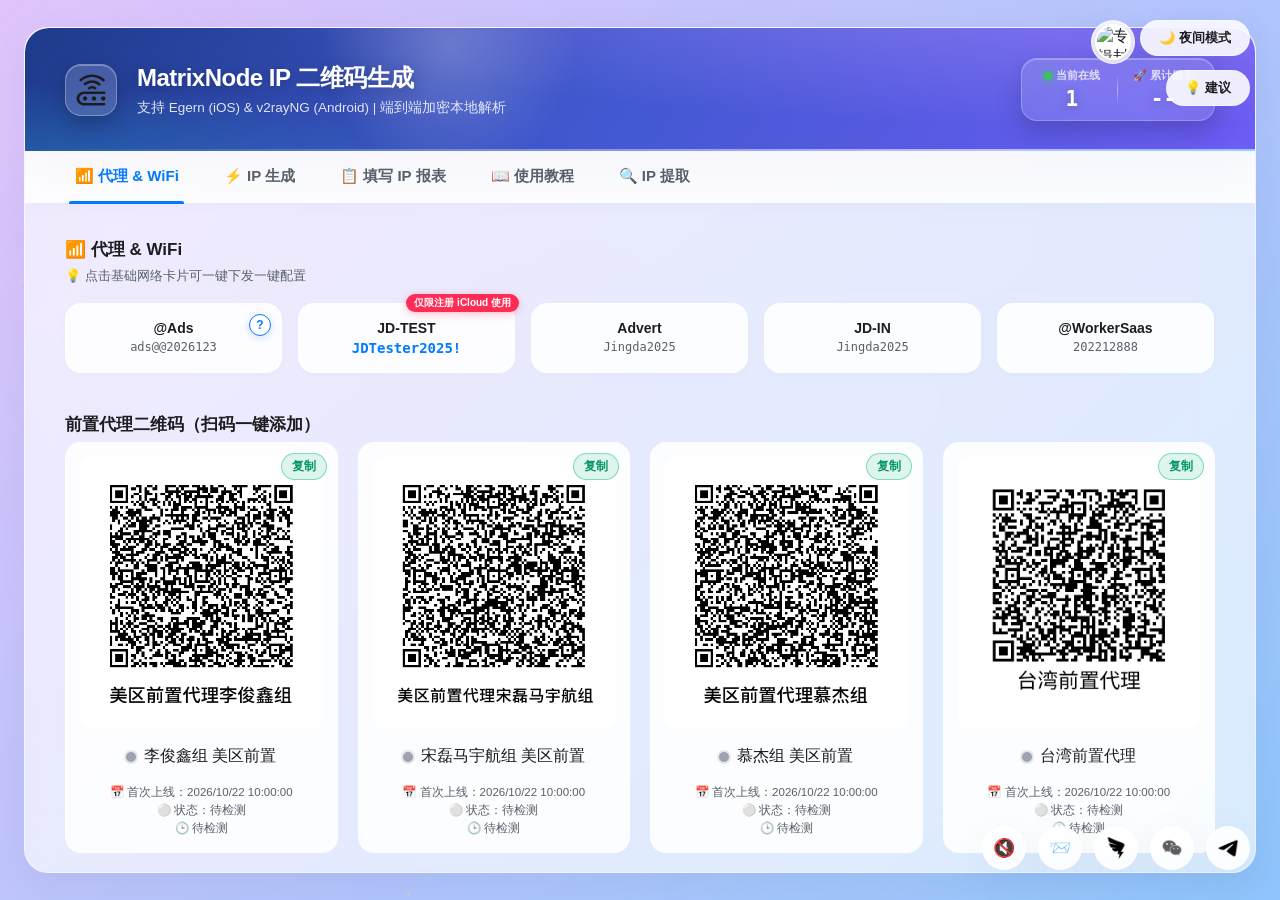
==== index.html @ e7a0fbc2 "feat(inbox): unify composer, fix Drive image rendering, OCR chi_sim, iOS QR scan & modal animation" ====
<!DOCTYPE html>
<html lang="zh-CN">
<head>
    <meta charset="UTF-8">
    <meta name="viewport" content="width=device-width, initial-scale=1.0">
    <script>
        if (/[?&]inboxpage=1\b/.test(location.search)) {
            window.__IS_INBOX_MOBILE_PAGE__ = true;
            document.documentElement.classList.add('is-mobile-inbox-page');
            var vp = document.querySelector('meta[name="viewport"]');
            if (vp) vp.setAttribute('content', 'width=device-width, initial-scale=1.0, maximum-scale=1.0, user-scalable=no, viewport-fit=cover');
        }
    </script>
    <meta name="description" content="MatrixNode IP 二维码生成：支持 Egern (iOS) 与 v2rayNG (Android) 的节点分发、台账打表与逆向提取，全程本地解析。">
    <meta name="color-scheme" content="light dark">
    <meta name="theme-color" content="#8ec5fc" media="(prefers-color-scheme: light)">
    <meta name="theme-color" content="#151a28" media="(prefers-color-scheme: dark)">
    <title>MatrixNode IP 二维码生成</title>

    <link rel="icon" href="images/logo.png" type="image/png">
    <link rel="preload" as="image" href="images/logo.png" fetchpriority="high">
    <link rel="preconnect" href="https://cdn.jsdelivr.net" crossorigin>
    <link rel="dns-prefetch" href="https://cdn.jsdelivr.net">
    <link rel="stylesheet" href="css/style.css">

    <!-- 第三方依赖：defer 保证按序执行且不阻塞解析，integrity 防止 CDN 内容被篡改 -->
    <script src="https://cdn.jsdelivr.net/npm/qrcode@1.5.1/build/qrcode.min.js"
            integrity="sha384-HGmnkDZJy7mRkoARekrrj0VjEFSh9a0Z8qxGri/kTTAJkgR8hqD1lHsYSh3JdzRi"
            crossorigin="anonymous" defer></script>
    <script src="https://cdn.jsdelivr.net/npm/echarts@5.5.0/dist/echarts.min.js"
            integrity="sha384-o5uz97et3bErHvpKfD4Jz4n0JfhJDWABFuF4NP+iEEDxE1VwMWJ19QGR0lqFZnr6"
            crossorigin="anonymous" defer></script>
</head>
<body class="light-mode">
    <noscript>
        <div class="noscript-tip">⚠️ 当前浏览器已禁用 JavaScript，二维码生成、台账打表等交互功能不可用。</div>
    </noscript>

    <div id="toast" class="toast" role="status" aria-live="polite"></div>

    <canvas id="bgCanvas" aria-hidden="true"></canvas>
    <video id="bgVideo" class="bg-video" autoplay muted loop playsinline preload="metadata" aria-hidden="true"></video>

    <!-- 🎵 隐匿式悬浮音乐控制台 -->
    <div class="music-player-widget" role="group" aria-label="背景音乐控制台">
        <audio id="bgAudio" preload="none"></audio>
        <img class="music-disc" id="musicDisc" src="images/logo.png" width="36" height="36" decoding="async"
             role="button" tabindex="0" aria-label="播放或暂停背景音乐"
             onclick="toggleMusic()" title="点击播放/暂停" alt="专辑封面">
        <div class="music-content-wrap">
            <div class="music-header">
                <div class="music-info">
                    <div class="music-title" id="musicTitle">加载中...</div>
                    <div class="music-time"><span id="currentTime">0:00</span> / <span id="totalTime">0:00</span></div>
                </div>
                <div class="music-controls">
                    <button type="button" class="ctrl-btn" id="playModeBtn" onclick="togglePlayMode()" title="顺序播放" aria-label="切换播放模式">🔁</button>
                    <button type="button" class="ctrl-btn" onclick="prevTrack()" title="上一首" aria-label="上一首">⏮</button>
                    <button type="button" class="ctrl-btn play-btn" id="playPauseBtn" onclick="toggleMusic()" title="播放/暂停" aria-label="播放或暂停">▶</button>
                    <button type="button" class="ctrl-btn" onclick="nextTrack()" title="下一首" aria-label="下一首">⏭</button>
                </div>
            </div>
            <div class="progress-container" onclick="seekMusic(event)">
                <div class="progress-bar" id="musicProgress"></div>
            </div>
        </div>
    </div>

    <button type="button" class="theme-toggle" id="themeBtn" onclick="toggleTheme()" title="切换昼夜环境">🌙 夜间模式</button>
    <button type="button" class="feedback-btn" onclick="openFeedbackModal()" title="向组长提交系统建议">💡 建议</button>

    <div class="contact-float">
        <button type="button" class="contact-item bg-sound-btn" id="bgVideoMuteBtn" onclick="toggleBgVideoSound()" title="当前静音（点击开启背景视频声音）" aria-label="切换背景视频声音">🔇</button>
        <button type="button" class="contact-item bg-sound-btn" id="inboxFab" onclick="toggleInbox()" title="打开扫码收件箱（发文字/发图片/手机扫码）" aria-label="打开扫码收件箱">📨<span class="inbox-badge" id="inboxBadge" style="display:none">0</span></button>
        <div class="contact-item" title="钉钉">
            <img src="images/qiwei_icon.png" width="22" height="22" loading="lazy" decoding="async" alt="钉钉" onerror="imgFallback(this)">
            <span class="emoji-fallback">🏢</span>
            <div class="qr-popup"><img src="images/wx_qr.jpg" width="140" height="140" loading="lazy" decoding="async" alt="钉钉二维码"></div>
        </div>
        <div class="contact-item" title="个人微信">
            <img src="images/wechat_icon.png" width="22" height="22" loading="lazy" decoding="async" alt="微信" onerror="imgFallback(this)">
            <span class="emoji-fallback">💬</span>
            <div class="qr-popup"><img src="images/personal_wx.jpg" width="140" height="140" loading="lazy" decoding="async" alt="微信二维码"></div>
        </div>
        <a href="https://t.me/Sorenskys" target="_blank" rel="noopener noreferrer" class="contact-item contact-link" title="Telegram">
            <img src="images/tg_icon.png" width="22" height="22" loading="lazy" decoding="async" alt="Telegram" onerror="imgFallback(this)">
            <span class="emoji-fallback">✈️</span>
        </a>
    </div>

    <main class="container" id="mainWrapper">
        <div class="sticky-top">
            <header class="header">
                <button type="button" class="logo-box" onclick="triggerAdminCount()" title="系统标识" aria-label="系统标识">
                    <img src="images/logo.png" alt="Logo" class="main-logo" width="42" height="42" decoding="async" onerror="imgFallback(this)">
                    <span class="emoji-fallback is-lg">🌐</span>
                </button>
                <div class="header-title">
                    <h1>MatrixNode IP 二维码生成</h1>
                    <div class="header-desc">支持 Egern (iOS) &amp; v2rayNG (Android) | 端到端加密本地解析</div>
                </div>

                <div class="header-stats">
                    <div class="stat-box">
                        <span class="stat-label"><span class="pulse-dot"></span>当前在线</span>
                        <span class="stat-num" id="onlineCount">--</span>
                    </div>
                    <div class="stat-divider"></div>
                    <div class="stat-box">
                        <span class="stat-label">🚀 累计服务</span>
                        <span class="stat-num" id="totalServedCount">--</span>
                    </div>
                </div>
            </header>

            <nav class="tabs-nav" role="tablist" aria-label="功能模块切换">
                <button type="button" class="tab-btn active" id="tabBtn-wifi"   role="tab" aria-selected="true"  aria-controls="wifi"       data-tab="wifi">📶 代理 &amp; WiFi</button>
                <button type="button" class="tab-btn"        id="tabBtn-quick"  role="tab" aria-selected="false" aria-controls="quick"      data-tab="quick">⚡ IP 生成</button>
                <button type="button" class="tab-btn"        id="tabBtn-batch"  role="tab" aria-selected="false" aria-controls="batch"      data-tab="batch">📋 填写 IP 报表</button>
                <button type="button" class="tab-btn"        id="tabBtn-guide"  role="tab" aria-selected="false" aria-controls="guide"      data-tab="guide">📖 使用教程</button>
                <button type="button" class="tab-btn"        id="tabBtn-single" role="tab" aria-selected="false" aria-controls="single"     data-tab="single">🔍 IP 提取</button>
                <button type="button" class="tab-btn admin-tab-btn" id="adminTabBtn" role="tab" aria-selected="false" aria-controls="adminPanel" data-tab="adminPanel">🔒 审计大屏</button>
            </nav>
        </div>

        <div class="content-body">

            <!-- 模块 1: WiFi -->
            <section class="tab-content active" id="wifi" role="tabpanel" aria-labelledby="tabBtn-wifi">
                <div class="wifi-section-header">
                    <h2 class="wifi-section-title mb-0" id="wifiSectionTitle">📶 代理 &amp; WiFi</h2>
                </div>
                <p class="wifi-section-tip" id="wifiSectionTip">💡 点击基础网络卡片可一键下发一键配置</p>

                <!-- 动态基础网络卡片容器 (自动左对齐补位) -->
                <div class="dynamic-cards-flex" id="baseWifiContainer"></div>

                <!-- 软路由分流通道 (由审计后台开关控制显示/隐藏) -->
                <section id="softRouterSection" style="display: none;">
                    <h3 class="wifi-section-title mt-35">软路由分流通道 <span class="soft-router-key">(全局密钥: <span id="softRouterKey"></span>)</span></h3>
                    <div class="compact-grid-5">
                        <button type="button" class="mini-btn" onclick="openModalWithImage('软路由Line-01', 'images/wifi6.jpg')">LINE-01</button>
                        <button type="button" class="mini-btn" onclick="openModalWithImage('软路由Line-02', 'images/wifi7.jpg')">LINE-02</button>
                        <button type="button" class="mini-btn" onclick="openModalWithImage('软路由Line-03', 'images/wifi8.jpg')">LINE-03</button>
                        <button type="button" class="mini-btn" onclick="openModalWithImage('软路由Line-04', 'images/wifi9.jpg')">LINE-04</button>
                        <button type="button" class="mini-btn" onclick="openModalWithImage('软路由Line-05', 'images/wifi10.jpg')">LINE-05</button>
                        <button type="button" class="mini-btn" onclick="openModalWithImage('软路由Line-06', 'images/wifi11.jpg')">LINE-06</button>
                        <button type="button" class="mini-btn" onclick="openModalWithImage('软路由Line-07', 'images/wifi12.jpg')">LINE-07</button>
                        <button type="button" class="mini-btn" onclick="openModalWithImage('软路由Line-08', 'images/wifi13.jpg')">LINE-08</button>
                        <button type="button" class="mini-btn" onclick="openModalWithImage('软路由Line-09', 'images/wifi14.jpg')">LINE-09</button>
                        <button type="button" class="mini-btn" onclick="openModalWithImage('软路由Line-10', 'images/wifi15.jpg')">LINE-10</button>
                    </div>
                </section>

                <h3 class="wifi-section-title mt-40">前置代理二维码（扫码一键添加）</h3>
                <div class="proxy-grid" id="proxyGrid"></div>
                <h3 class="wifi-section-title mt-40">公司 WiFi 二维码</h3>
                <div class="company-grid" id="companyGrid"></div>
            </section>

            <!-- 模块 2: IP 生成 -->
            <section class="tab-content" id="quick" role="tabpanel" aria-labelledby="tabBtn-quick">
                <div class="split-layout">
                    <div class="split-left">
                        <div class="form-card">
                            <div class="form-group">
                                <label for="namePrefix">🏷️ 代理名称前缀 (可自定义)</label>
                                <input type="text" id="namePrefix" value="Socks:USiOS" placeholder="自定义前缀，如：Socks:USiOS">
                            </div>
                            <div class="form-group">
                                <label for="quickCode">📱 手机编码 (资产标签盘点号)</label>
                                <input type="text" id="quickCode" inputmode="numeric" placeholder="请输入两位或三位手机数字编码，例如：257">
                            </div>
                            <div class="form-group">
                                <label for="quickIp">🌐 智能提取 IP 信息 (支持空格、多重冒号及换行错乱)</label>
                                <input type="text" id="quickIp" placeholder="粘贴凌乱的源数据，系统会自动清洗并分离格式">
                            </div>
                            <div class="btn-group mt-25">
                                <button type="button" class="btn-primary" onclick="quickGenerateEgern()">🚀 生成 Egern 二维码</button>
                                <button type="button" class="btn-green" onclick="quickGenerateV2ray()">🚀 生成 v2rayNG 二维码</button>
                            </div>
                        </div>

                        <div class="result-box-wrap">
                            <div class="result-header"><span>生成用于使用 Egern 的二维码</span><button type="button" class="copy-btn-small" onclick="copyToClipboard('quickEgernLink')">复制</button></div>
                            <div class="result-content" id="quickEgernLink">点击上方生成按钮后，在此生成长链接...</div>
                        </div>
                        <div class="result-box-wrap mt-15">
                            <div class="result-header"><span>生成用于使用 v2rayNG、NekoBox 的二维码</span><button type="button" class="copy-btn-small" onclick="copyToClipboard('quickV2rayLink')">复制</button></div>
                            <div class="result-content" id="quickV2rayLink">点击上方生成按钮后，在此生成长链接...</div>
                        </div>
                    </div>
                    <div class="split-right qr-centered-panel">
                        <div class="qr-card-side">
                            <h4>Egern 二维码 (iPhone)</h4>
                            <div class="qr-box" id="quickEgernQr"><div class="qr-placeholder">等待生成中<br>生成后点击可全屏放大</div></div>
                        </div>
                        <div class="qr-card-side mt-20">
                            <h4>v2rayNG 二维码 (Android)</h4>
                            <div class="qr-box" id="quickV2rayQr"><div class="qr-placeholder">等待生成中<br>生成后点击可全屏放大</div></div>
                        </div>
                    </div>
                </div>
            </section>

            <!-- 模块 3: 填写 IP 报表 -->
            <section class="tab-content" id="batch" role="tabpanel" aria-labelledby="tabBtn-batch">
                <div class="form-card">
                    <div class="form-group">
                        <label for="batchInput">批量灌入节点数据 (自动兼容中文冒号、空格断层等异常排版)</label>
                        <textarea id="batchInput" rows="6" placeholder="请在此处一次性粘贴所有凌乱节点，系统将自动使用超强正则完成清洗及对齐"></textarea>
                    </div>
                    <div class="batch-action-bar">
                        <div class="btn-group">
                            <button type="button" class="btn-primary" onclick="batchGenerate()">⚡ 生成并并发测绘</button>
                            <button type="button" class="btn-green" onclick="copyForExcel()">📋 点此复制 (Excel直贴对齐)</button>
                            <div class="link-group ml-15">
                                <a href="https://docs.google.com/spreadsheets/d/1BXupatu7XlxcB6xC20U36yIjrnr2CiqDXRKJPJnrgcc/edit?gid=0#gid=0" target="_blank" rel="noopener noreferrer" class="text-link">获取团队业务资产表</a>
                            </div>
                        </div>
                    </div>

                    <div class="batch-options-row">
                        <div class="input-wrapper flex-1">
                            <span class="input-icon" aria-hidden="true">📱</span>
                            <label class="sr-only" for="batchPhoneInput">手机编号</label>
                            <input type="text" id="batchPhoneInput" placeholder="手机编号 (选填，自动注入)">
                        </div>
                        <div class="input-wrapper flex-1">
                            <span class="input-icon" aria-hidden="true">👤</span>
                            <label class="sr-only" for="batchNameInput">使用人姓名</label>
                            <input type="text" id="batchNameInput" placeholder="使用人姓名 (选填，自动注入)">
                        </div>
                    </div>
                </div>

                <div class="table-scroll">
                    <table class="batch-table" id="batchTable">
                        <thead>
                            <tr>
                                <th scope="col">手机编号</th>
                                <th scope="col">使用人</th>
                                <th scope="col">ip地址</th>
                                <th scope="col">国家/地区</th>
                                <th scope="col">州/省</th>
                            </tr>
                        </thead>
                        <tbody>
                            <tr><td colspan="5" class="table-empty">等待注入节点数据以进行多链路并发洗表...</td></tr>
                        </tbody>
                    </table>
                </div>
            </section>

            <!-- 模块 4: 使用教程 -->
            <section class="tab-content" id="guide" role="tabpanel" aria-labelledby="tabBtn-guide">
                <div class="guide-section help-content" id="guideContentContainer"></div>
            </section>

            <!-- 模块 5: 逆向提取与高仿代理检测 -->
            <section class="tab-content" id="single" role="tabpanel" aria-labelledby="tabBtn-single">
                <div class="split-layout">
                    <div class="split-left">
                        <div class="form-card">
                            <div class="form-group">
                                <label for="singleLink">🔗 逆向读取 Egern 链接 / 或智能清洗异常 IP 文本</label>
                                <textarea id="singleLink" rows="5" placeholder="粘贴 Egern json 链接，或者粘贴带空格/中文冒号的异常 IP 文本"></textarea>
                            </div>
                            <div class="btn-group">
                                <button type="button" class="btn-pink" onclick="generateIPInfo()">📋 启动链路还原<br>和代理检测</button>
                                <button type="button" class="btn-ghost" onclick="copyIPInfo()">复制明文</button>
                                <button type="button" class="btn-ghost" onclick="clearSingleInfo()">清空</button>
                            </div>
                        </div>
                        <div class="result-box-wrap">
                            <div class="result-header"><span>提取出的明文结果流 (Output)</span></div>
                            <div class="result-content result-highlight" id="singleIpResult">等待逆向解析...</div>
                        </div>

                        <div class="test-result-box" id="proxyTestResult" style="display: none; margin-top: 20px;"></div>
                    </div>

                    <div class="split-right qr-centered-panel">
                        <div class="qr-card-side">
                            <h4>对应解析基准码</h4>
                            <div class="qr-box" id="singleQr"><div class="qr-placeholder">解析成功后镜像显示</div></div>
                        </div>
                    </div>
                </div>
            </section>

            <!-- 模块 6: 审计大屏 -->
            <section class="tab-content" id="adminPanel" role="tabpanel" aria-labelledby="adminTabBtn">
                <div class="cms-shortcut-banner" onclick="openShortcutModal()" role="button" tabindex="0" title="点击查看快捷键说明">
                    <span>⌨️ 快捷键：按 <kbd>?</kbd> 查看</span>
                    <span class="cms-shortcut-banner-sub">Ctrl/Cmd + Alt + 1~6 跳转分区 · Ctrl/Cmd + Alt + S 保存内容</span>
                </div>
                <div class="form-card">
                    <h2 class="wifi-section-title admin-title">🔒 行为审计与风控大屏</h2>
                    <p class="admin-desc">系统已激活全量数据访问权限。可查验全团队的访问特征、位置信标、业务打表记录及建议反馈。</p>
                    <div class="btn-group">
                        <button type="button" class="btn-primary" onclick="refreshAdminLogs()">🔄 同步云端流水</button>
                    </div>
                </div>

                <div class="chart-card">
                    <div class="chart-head">
                        <div class="chart-title-wrap">
                            <h4>📈 平台出勤访问与交互频次历史趋势</h4>
                            <span class="chart-caliber-note" id="chartCaliberNote">统计口径：按访问次数（仅统计 ACCESS_LOG 真实记录，趋势图始终显示真实值）</span>
                        </div>
                        <div class="chart-caliber-switch" role="group" aria-label="访问量统计口径切换">
                            <button type="button" class="chart-caliber-btn active" id="caliberBtn-pv" data-caliber="pv" onclick="setChartCaliber('pv')">按访问次数</button>
                            <button type="button" class="chart-caliber-btn" id="caliberBtn-uv" data-caliber="uv" onclick="setChartCaliber('uv')">按 IP+日期 去重</button>
                        </div>
                    </div>

                    <div class="chart-toolbar">
                        <div class="chart-date-group">
                            <label for="chartDateFrom">开始日期</label>
                            <input type="date" id="chartDateFrom" class="chart-date-input">
                            <span class="chart-date-sep">至</span>
                            <label for="chartDateTo">结束日期</label>
                            <input type="date" id="chartDateTo" class="chart-date-input">
                        </div>
                        <div class="chart-preset-group" role="group" aria-label="快捷日期区间">
                            <button type="button" class="chart-preset-btn" data-preset="7d" onclick="setChartDatePreset('7d')">近7天</button>
                            <button type="button" class="chart-preset-btn" data-preset="30d" onclick="setChartDatePreset('30d')">近30天</button>
                            <button type="button" class="chart-preset-btn active" data-preset="all" onclick="setChartDatePreset('all')">全部</button>
                        </div>
                        <button type="button" class="btn-primary chart-query-btn" onclick="queryTrafficRange()">🔍 查询</button>
                    </div>

                    <div class="chart-kpi-bar" id="chartKpiBar">
                        <div class="chart-kpi-item is-access"><span class="kpi-label">🌐 页面访问 (ACCESS_LOG)</span><strong class="kpi-val" id="kpiAccessCount">0</strong></div>
                        <div class="chart-kpi-item is-single"><span class="kpi-label">⚡ 快捷生成 (SINGLE_GEN)</span><strong class="kpi-val" id="kpiSingleGenCount">0</strong></div>
                        <div class="chart-kpi-item is-test"><span class="kpi-label">🔍 代理测试 (PROXY_TEST)</span><strong class="kpi-val" id="kpiProxyTestCount">0</strong></div>
                        <div class="chart-kpi-item is-feedback"><span class="kpi-label">💡 建议反馈 (FEEDBACK)</span><strong class="kpi-val" id="kpiFeedbackCount">0</strong></div>
                    </div>

                    <div id="trafficChart" class="chart-box"></div>
                </div>

                <div id="adminControlContainer"></div>
                <div id="cmsContainer"></div>

                <!-- 扫码收件箱审计区块 -->
                <div class="cms-card" id="adminInboxSection">
                    <div class="cms-card-head">
                        <h4>📨 扫码收件箱（房间：MatrixNode · Google 表格 MN_Inbox）</h4>
                        <div class="cms-actions">
                            <button type="button" class="btn-ghost" onclick="openInboxQr()">📱 打开上传二维码</button>
                            <button type="button" class="btn-primary" onclick="if(window.refreshAdminInbox)window.refreshAdminInbox()">🔄 刷新收件箱</button>
                        </div>
                    </div>
                    <div class="table-scroll" style="margin-top: 12px;">
                        <table class="batch-table" id="adminInboxTable">
                            <thead>
                                <tr>
                                    <th scope="col">时间</th>
                                    <th scope="col">类型</th>
                                    <th scope="col">文字</th>
                                    <th scope="col">图片缩略图</th>
                                    <th scope="col">OCR 文字</th>
                                    <th scope="col">图片链接</th>
                                </tr>
                            </thead>
                            <tbody id="adminInboxTbody">
                                <tr><td colspan="6" class="table-empty">正在拉取扫码收件箱记录...</td></tr>
                            </tbody>
                        </table>
                    </div>
                </div>

                <div class="table-scroll">
                    <table class="batch-table" id="adminLogTable">
                        <thead>
                            <tr>
                                <th scope="col">时间标量 (Timestamp)</th>
                                <th scope="col">操作源 (Operator/Host)</th>
                                <th scope="col">信标定点 (Location/Gateway)</th>
                                <th scope="col">行为分类 (Event)</th>
                                <th scope="col">流水详情溯源 (Payload)</th>
                            </tr>
                        </thead>
                        <tbody>
                            <tr><td colspan="5" class="table-empty">正在从 Google Sheets 通道拉取流水总线...</td></tr>
                        </tbody>
                    </table>
                </div>
            </section>

        </div>
    </main>

    <!-- 普通扫码大图弹窗 -->
    <div class="wifi-modal" id="wifiModal" role="dialog" aria-modal="true" aria-labelledby="modalTitle">
        <div class="wifi-modal-content">
            <button type="button" class="wifi-modal-close" onclick="closeWifiModal()" aria-label="关闭弹窗">×</button>
            <div class="modal-qr-box" id="modalQrBox"></div>
            <div class="modal-title" id="modalTitle"></div>
        </div>
    </div>

    <!-- 💡 问号点击打开的自适应大图使用教程弹窗 -->
    <div class="auto-modal" id="wifiGuideModal" role="dialog" aria-modal="true" aria-label="使用说明大图">
        <div class="auto-modal-content">
            <button type="button" class="auto-modal-close" onclick="closeWifiGuideModal()" title="关闭说明" aria-label="关闭说明">×</button>
            <img id="wifiGuideImg" src="images/@Ads%20tutorial.jpg" loading="lazy" decoding="async" alt="使用教程大图" onerror="this.onerror=null; this.src='images/wifi1.jpg';">
        </div>
    </div>

    <!-- 📝 卡片问号弹出的文字教程弹窗（支持 Markdown） -->
    <div class="auto-modal" id="cardHelpModal" role="dialog" aria-modal="true" aria-label="使用说明">
        <div class="auto-modal-content card-help-content">
            <button type="button" class="auto-modal-close" onclick="closeCardHelp()" title="关闭说明" aria-label="关闭说明">×</button>
            <div class="help-content modal-text-body" id="modalTextBody"></div>
        </div>
    </div>

    <div class="feedback-modal" id="feedbackModal" role="dialog" aria-modal="true" aria-labelledby="feedbackTitle">
        <div class="feedback-modal-content">
            <button type="button" class="wifi-modal-close" onclick="closeFeedbackModal()" aria-label="关闭弹窗">×</button>
            <h3 id="feedbackTitle">💡 建议与问题反馈箱</h3>
            <div class="form-group"><input type="text" id="fbName" placeholder="怎么称呼您 / 哪一运营组 (必填)"></div>
            <div class="form-group"><input type="text" id="fbContact" placeholder="联系方式 微信/TG/钉钉号/手机号 (选填)"></div>
            <div class="form-group"><textarea id="fbContent" rows="4" placeholder="请详细阐述您在使用工具时遇到的 Bug、错位、或者需要迭代的新功能..."></textarea></div>
            <button type="button" class="btn-primary btn-block" onclick="submitFeedback()">加密提交至维护后台</button>
        </div>
    </div>

    <!-- ⌨️ 后台快捷键说明弹窗 -->
    <div class="auto-modal" id="cmsShortcutModal" role="dialog" aria-modal="true" aria-labelledby="cmsShortcutTitle">
        <div class="auto-modal-content cms-shortcut-modal-content">
            <button type="button" class="auto-modal-close" onclick="closeShortcutModal()" title="关闭说明" aria-label="关闭说明">×</button>
            <h3 id="cmsShortcutTitle" class="cms-shortcut-title">⌨️ 后台键盘快捷键说明</h3>
            <div class="cms-shortcut-list">
                <div class="cms-shortcut-row"><span>跳转到「1. 前置代理」分区</span><span class="cms-kbd-group"><kbd>Ctrl/Cmd</kbd> + <kbd>Alt</kbd> + <kbd>1</kbd></span></div>
                <div class="cms-shortcut-row"><span>跳转到「2. 公司WiFi」分区</span><span class="cms-kbd-group"><kbd>Ctrl/Cmd</kbd> + <kbd>Alt</kbd> + <kbd>2</kbd></span></div>
                <div class="cms-shortcut-row"><span>跳转到「3. 基础网络」分区</span><span class="cms-kbd-group"><kbd>Ctrl/Cmd</kbd> + <kbd>Alt</kbd> + <kbd>3</kbd></span></div>
                <div class="cms-shortcut-row"><span>跳转到「4. 音乐」分区</span><span class="cms-kbd-group"><kbd>Ctrl/Cmd</kbd> + <kbd>Alt</kbd> + <kbd>4</kbd></span></div>
                <div class="cms-shortcut-row"><span>跳转到「5. 背景」分区</span><span class="cms-kbd-group"><kbd>Ctrl/Cmd</kbd> + <kbd>Alt</kbd> + <kbd>5</kbd></span></div>
                <div class="cms-shortcut-row"><span>跳转到「6. 教程」分区</span><span class="cms-kbd-group"><kbd>Ctrl/Cmd</kbd> + <kbd>Alt</kbd> + <kbd>6</kbd></span></div>
                <div class="cms-shortcut-row"><span>保存并下发后台内容</span><span class="cms-kbd-group"><kbd>Ctrl/Cmd</kbd> + <kbd>Alt</kbd> + <kbd>S</kbd></span></div>
                <div class="cms-shortcut-row"><span>弹出 / 关闭快捷键说明面板</span><span class="cms-kbd-group"><kbd>?</kbd> / <kbd>Esc</kbd></span></div>
            </div>
        </div>
    </div>

    <div class="inbox-modal" id="inboxQrModal" onclick="if(event.target===this)closeInboxQr()">
        <div class="inbox-modal-card">
            <h3>📱 扫码传内容</h3>
            <p class="inbox-tip">手机扫码打开上传页，把文字 / 图片发送到本页右下角收件箱</p>
            <div class="inbox-qr" id="inboxQrBox"></div>
            <button type="button" class="inbox-close-btn" onclick="closeInboxQr()">关闭</button>
        </div>
    </div>
    <div class="inbox-modal" id="inboxImgPreviewModal" onclick="if(event.target===this)closeInboxImgModal()">
        <div class="inbox-modal-card inbox-img-modal-card">
            <img id="inboxImgPreviewTarget" src="" alt="大图预览" referrerpolicy="no-referrer">
            <div style="display:flex;justify-content:center;gap:10px;margin-top:12px;">
                <a id="inboxImgOriginLink" href="#" target="_blank" rel="noopener noreferrer" class="inbox-close-btn" style="margin-top:0;text-decoration:none;background:#1f6feb;">查看原图</a>
                <button type="button" class="inbox-close-btn" style="margin-top:0;" onclick="closeInboxImgModal()">关闭</button>
            </div>
        </div>
    </div>
    <div class="inbox-widget" id="inboxWidget">
        <div class="inbox-panel" id="inboxPanel" style="display:none">
            <div class="inbox-panel-head">
                <span>📨 扫码收件箱</span>
                <div style="display:flex;align-items:center;gap:8px;">
                    <button type="button" class="inbox-qr-mini-btn" onclick="openInboxQr()" title="弹出手机扫码二维码">📱 手机扫码</button>
                    <button type="button" onclick="toggleInbox()" title="关闭">✕</button>
                </div>
            </div>
            <div class="inbox-composer">
                <textarea id="inboxDirectText" class="inbox-composer-input" rows="2" placeholder="输入文字内容，可同时附上或直接粘贴图片一起发送…"></textarea>
                <div id="inboxDirectPreviewWrap" class="inbox-attach-preview" style="display:none">
                    <img id="inboxDirectPreviewImg" src="" alt="预览">
                    <span id="inboxDirectFileName" class="inbox-composer-filename"></span>
                    <button type="button" class="inbox-attach-clear" onclick="clearInboxDirectFile()" title="移除图片">✕</button>
                </div>
                <div class="inbox-composer-bar">
                    <label class="inbox-composer-file" title="添加图片附件">📎 添加图片<input type="file" id="inboxDirectFile" accept="image/*" style="display:none" onchange="onInboxDirectFileChange(this)"></label>
                    <span id="inboxDirectStatus" class="inbox-composer-status"></span>
                    <button type="button" class="inbox-composer-send" id="inboxDirectSendBtn" onclick="submitInboxDirect()">发送</button>
                </div>
            </div>
            <div class="inbox-list" id="inboxList"></div>
            <div class="inbox-subtle-foot"><a href="https://drop.lol" target="_blank" rel="noopener noreferrer" class="inbox-secret-link">drop.lol</a></div>
        </div>
    </div>

    <script src="js/markdown.js" defer></script>
    <script src="js/content.js" defer></script>
    <script src="guide.js" defer></script>
    <script src="js/canvas-engine.js" defer></script>
    <script src="js/main.js" defer></script>
    <script src="js/admin-cms.js" defer></script>
    <script src="https://cdn.jsdelivr.net/npm/tesseract.js@5/dist/tesseract.min.js" defer></script>
    <script src="js/inbox.js" defer></script>
</body>
</html>
---- css/style.css ----
* { margin: 0; padding: 0; box-sizing: border-box; font-family: -apple-system, BlinkMacSystemFont, "SF Pro Text", "Helvetica Neue", Arial, sans-serif; }

:root {
    --glass-bg: rgba(255, 255, 255, 0.65);
    --glass-border: rgba(255, 255, 255, 0.45);
    --glass-card: rgba(255, 255, 255, 0.88);
    --text-color: #1d1d1f;
    --text-muted: #57606a;
    --shadow: 0 10px 40px rgba(0, 0, 0, 0.05);
    --btn-primary: linear-gradient(135deg, #007AFF, #0051D5);
    --btn-green: linear-gradient(135deg, #34C759, #248A3D);
    --btn-pink: linear-gradient(135deg, #FF2D55, #C01633);
}

body.dark-mode {
    --glass-bg: rgba(13, 17, 23, 0.72);
    --glass-border: rgba(255, 255, 255, 0.07);
    --glass-card: rgba(22, 27, 34, 0.83);
    --text-color: #c9d1d9;
    --text-muted: #8b949e;
    --shadow: 0 10px 40px rgba(0, 0, 0, 0.45);
    --btn-primary: linear-gradient(135deg, #2f81f7, #1f6feb);
    --btn-green: linear-gradient(135deg, #2ea043, #238636);
    --btn-pink: linear-gradient(135deg, #f85149, #da3633);
}

body, .container, .form-card, .qr-card-side, .guide-section, .compact-card, .wifi-card, .tab-btn, .batch-table th, .batch-table td, input, textarea, select {
    transition: background 1.2s ease-in-out, color 1.2s ease-in-out, border-color 1.2s ease-in-out, box-shadow 1.2s ease-in-out;
}

body {
    padding: 3vh 24px; height: 100vh; overflow-y: overlay; overflow-x: hidden;
    background: linear-gradient(135deg, #e0c3fc 0%, #8ec5fc 100%); 
    color: var(--text-color);
}
body.dark-mode { background: linear-gradient(135deg, #090a0f 0%, #151a28 100%); }

::-webkit-scrollbar { width: 6px; height: 6px; background: transparent; }
::-webkit-scrollbar-thumb { background: transparent; border-radius: 4px; }
body:hover::-webkit-scrollbar-thumb, .container:hover::-webkit-scrollbar-thumb { background: rgba(136, 136, 136, 0.3); }

#bgCanvas { position: fixed; top: 0; left: 0; width: 100%; height: 100%; z-index: -1; pointer-events: none; }
#bgVideo {
    position: fixed; top: 0; left: 0; width: 100%; height: 100%; z-index: -1;
    object-fit: cover; pointer-events: none; background: transparent;
    display: none; opacity: 0; transition: opacity 0.5s ease;
}
#bgVideo.is-active { display: block; opacity: 1; }
button.bg-sound-btn {
    padding: 0; font-size: 18px; color: var(--text-color); cursor: pointer;
    user-select: none;
}
button.bg-sound-btn:hover { border-color: #007AFF; transform: translateY(-5px); opacity: 1; }
button.bg-sound-btn.is-unmuted { border-color: #34C759; box-shadow: 0 0 12px rgba(52, 199, 89, 0.35); }

.theme-toggle, .feedback-btn {
    position: fixed; z-index: 2000; cursor: pointer;
    padding: 8px 18px; background: var(--glass-card); backdrop-filter: blur(20px); -webkit-backdrop-filter: blur(20px);
    border: 1px solid var(--glass-border); border-radius: 30px; font-weight: 600; font-size: 13px; box-shadow: var(--shadow);
}
.theme-toggle { top: 20px; right: 30px; }
.feedback-btn { top: 70px; right: 30px; }
.theme-toggle:hover, .feedback-btn:hover { transform: scale(1.04); border-color: #007AFF; color: #007AFF; }

/* ================== 全新隐匿式悬浮音乐控制台 ================== */
.music-player-widget {
    position: fixed; top: 20px; right: 145px; z-index: 2000;
    background: var(--glass-card); backdrop-filter: blur(20px); -webkit-backdrop-filter: blur(20px);
    border: 1px solid var(--glass-border); border-radius: 22px;
    width: 44px; height: 44px; padding: 3px; 
    box-shadow: var(--shadow); transition: all 0.4s cubic-bezier(0.34, 1.56, 0.64, 1);
    display: flex; align-items: center; overflow: hidden;
}
.music-player-widget:hover {
    width: 280px; height: 66px; border-radius: 16px; padding: 8px 12px;
}
.music-disc {
    width: 36px; height: 36px; border-radius: 50%; flex-shrink: 0;
    object-fit: cover; background: #fff;
    box-shadow: 0 4px 10px rgba(0,0,0,0.1); border: 2px solid #fff; cursor: pointer; user-select: none;
}
body.dark-mode .music-disc { border-color: #2d333b; }
.music-disc.playing { animation: spinMusic 4s linear infinite; }

.music-content-wrap {
    display: flex; flex-direction: column; justify-content: center; gap: 6px;
    opacity: 0; width: 0; transition: opacity 0.3s ease; padding-left: 10px; flex: 1;
}
.music-player-widget:hover .music-content-wrap {
    opacity: 1; width: calc(100% - 36px); 
}

.music-header { display: flex; align-items: center; justify-content: space-between; }
.music-info { display: flex; flex-direction: column; justify-content: center; overflow: hidden; flex: 1; }
.music-title { font-size: 13px; font-weight: 600; color: var(--text-color); white-space: nowrap; overflow: hidden; text-overflow: ellipsis; max-width: 90px; }
.music-time { font-size: 10px; color: var(--text-muted); font-family: Consolas, monospace; margin-top: 2px; }

.music-controls { display: flex; gap: 10px; align-items: center; flex-shrink: 0; }
.ctrl-btn { cursor: pointer; font-size: 14px; color: var(--text-muted); transition: 0.2s; user-select: none; }
.ctrl-btn:hover { color: #007AFF; transform: scale(1.1); }
.play-btn { font-size: 16px; color: var(--text-color); width: 16px; text-align: center; }

.progress-container { width: 100%; height: 4px; background: rgba(0,0,0,0.06); border-radius: 2px; cursor: pointer; position: relative; overflow: hidden;}
body.dark-mode .progress-container { background: rgba(255,255,255,0.06); }
.progress-bar { height: 100%; width: 0%; background: #007AFF; border-radius: 2px; transition: width 0.1s linear; pointer-events: none; }

@keyframes spinMusic { 100% { transform: rotate(360deg); } }

/* ================== 基础 UI ================== */
.contact-float { position: fixed; bottom: 30px; right: 30px; display: flex; gap: 12px; z-index: 2000; }
.contact-item {
    position: relative; width: 44px; height: 44px; border-radius: 50%;
    background: var(--glass-card); backdrop-filter: blur(10px); -webkit-backdrop-filter: blur(10px);
    display: flex; align-items: center; justify-content: center; box-shadow: var(--shadow); border: 1px solid var(--glass-border); transition: 0.3s;
}
.contact-item img { width: 22px; height: 22px; border-radius: 4px; }
.contact-item:hover { transform: translateY(-5px); }
.contact-item:hover .qr-popup { display: block; opacity: 1; transform: translateY(0); }
.qr-popup {
    display: none; opacity: 0; transform: translateY(10px); position: absolute; bottom: 55px; right: -5px;
    width: 140px; height: 140px; padding: 6px; background: var(--glass-card); border: 1px solid var(--glass-border); border-radius: 12px; box-shadow: var(--shadow); transition: 0.3s;
}
.qr-popup img { width: 100%; height: 100%; border-radius: 6px; }

.container {
    max-width: 1250px; margin: 0 auto; height: calc(100vh - 6vh); overflow-y: overlay; overflow-x: hidden;
    background: var(--glass-bg); backdrop-filter: blur(24px); -webkit-backdrop-filter: blur(24px); border: 1px solid var(--glass-border); border-radius: 24px; box-shadow: var(--shadow);
}
.sticky-top { position: sticky; top: 0; z-index: 1000; }

.header {
    position: relative; overflow: hidden; border-radius: 24px 24px 0 0;
    padding: 30px 40px; display: flex; align-items: center; gap: 20px; justify-content: space-between;
    color: #fff;
    background:
        radial-gradient(130% 200% at 88% -30%, rgba(167, 139, 250, 0.55) 0%, rgba(167, 139, 250, 0) 55%),
        radial-gradient(110% 170% at -15% 130%, rgba(34, 211, 238, 0.32) 0%, rgba(34, 211, 238, 0) 52%),
        linear-gradient(125deg, #1e3a8a 0%, #4158D0 48%, #6d5df6 100%);
    box-shadow: 0 18px 45px rgba(35, 60, 160, 0.35);
}
.header::before {
    content: ''; position: absolute; width: 260px; height: 260px; border-radius: 50%;
    top: -110px; left: 24%; pointer-events: none;
    background: radial-gradient(circle, rgba(255, 255, 255, 0.22) 0%, rgba(255, 255, 255, 0) 70%);
    animation: headerFloat 9s ease-in-out infinite alternate;
}
.header::after {
    content: ''; position: absolute; left: 0; right: 0; bottom: 0; height: 2px; pointer-events: none;
    background: linear-gradient(90deg, transparent 0%, rgba(255, 255, 255, 0.6) 35%, rgba(103, 232, 249, 0.9) 55%, transparent 100%);
    background-size: 220% 100%;
    animation: headerSheen 7s linear infinite;
}
@keyframes headerFloat { from { transform: translateX(0); } to { transform: translateX(60px); } }
@keyframes headerSheen { from { background-position: 220% 0; } to { background-position: -220% 0; } }
.logo-box {
    display: flex; align-items: center; justify-content: center; width: 52px; height: 52px;
    background: rgba(255, 255, 255, 0.16); backdrop-filter: blur(10px); border-radius: 16px; z-index: 1; cursor: pointer;
    border: 1px solid rgba(255, 255, 255, 0.28);
    box-shadow: inset 0 1px 0 rgba(255, 255, 255, 0.3), 0 8px 22px rgba(0, 0, 0, 0.22);
    transition: transform 0.25s ease;
}
.logo-box:hover { transform: scale(1.06) rotate(-3deg); }
.main-logo { width: 34px; height: 34px; border-radius: 8px; }
.header-title { z-index: 1; flex: 1; }
.header-title h1 { font-size: 24px; font-weight: 800; letter-spacing: -0.5px; text-shadow: 0 2px 14px rgba(0, 0, 0, 0.28); }
.header-desc { font-size: 13.5px; color: rgba(255, 255, 255, 0.85); margin-top: 5px; }

.header-stats {
    display: flex; align-items: center; z-index: 2; margin-left: auto;
    background: rgba(255, 255, 255, 0.13); backdrop-filter: blur(16px); -webkit-backdrop-filter: blur(16px);
    padding: 9px 20px; border-radius: 16px; border: 1px solid rgba(255, 255, 255, 0.24);
    box-shadow: inset 0 1px 0 rgba(255, 255, 255, 0.28), 0 10px 26px rgba(0, 0, 0, 0.18);
}
.stat-box { display: flex; flex-direction: column; align-items: center; min-width: 60px; }
.stat-label { font-size: 11px; color: rgba(255, 255, 255, 0.78); font-weight: 600; margin-bottom: 4px; display: flex; align-items: center; gap: 4px; }
.stat-num { font-size: 21px; font-weight: 800; color: #fff; font-family: Consolas, monospace; text-shadow: 0 2px 10px rgba(0, 0, 0, 0.25); }
.stat-divider { width: 1px; height: 30px; background: linear-gradient(rgba(255,255,255,0), rgba(255,255,255,0.45), rgba(255,255,255,0)); margin: 0 15px; }
.pulse-dot { width: 8px; height: 8px; background: #34C759; border-radius: 50%; display: inline-block; box-shadow: 0 0 8px #34C759; animation: flashGreen 2s infinite; }
@keyframes flashGreen { 0%, 100% { opacity: 1; } 50% { opacity: 0.4; } }

.tabs-nav { display: flex; padding: 0 30px; position: relative; background: var(--glass-card); border-bottom: 1.5px solid var(--glass-border); }
.tab-btn { padding: 16px 20px; border: none; background: transparent; font-size: 15px; font-weight: 600; color: var(--text-muted); position: relative; margin-right: 5px; z-index: 2; cursor: pointer; }
.tab-btn:hover { color: #007AFF; }
.tab-btn.active { color: #007AFF; }
body.dark-mode .tab-btn.active { color: #2f81f7; }
.tab-btn.active::after { content: ''; position: absolute; bottom: -1.5px; left: 10%; width: 80%; height: 3px; background: #007AFF; border-radius: 2px 2px 0 0; z-index: 3; }
body.dark-mode .tab-btn.active::after { background: #2f81f7; }

.content-body { padding: 35px 40px; }
.tab-content { display: none; }
.tab-content.active { display: block; animation: fadeIn 0.4s ease; }
@keyframes fadeIn { from { opacity: 0; transform: translateY(10px); } to { opacity: 1; transform: translateY(0); } }

/* ================= 📶 基础网络头部与问号小按钮 ================= */
.wifi-section-header {
    display: flex;
    justify-content: space-between;
    align-items: center;
    margin-bottom: 6px;
}
.wifi-section-title { font-size: 17px; font-weight: 600; margin-bottom: 6px; }
.wifi-section-tip { color: var(--text-muted); font-size: 13px; margin-bottom: 18px; }

.wifi-help-btn {
    width: 24px;
    height: 24px;
    border-radius: 50%;
    background: var(--glass-card);
    border: 1.5px solid #007AFF;
    color: #007AFF;
    display: inline-flex;
    align-items: center;
    justify-content: center;
    font-size: 13px;
    font-weight: 800;
    cursor: pointer;
    transition: all 0.2s cubic-bezier(0.25, 0.8, 0.25, 1);
    box-shadow: 0 2px 8px rgba(0, 122, 255, 0.2);
    user-select: none;
}
.wifi-help-btn:hover {
    background: #007AFF;
    color: #fff;
    transform: scale(1.15);
}

/* ================= 🚀 动态向左对齐卡片布局 ================= */
.dynamic-cards-flex {
    display: flex;
    flex-wrap: wrap;
    gap: 16px;
    align-items: stretch;
    justify-content: flex-start;
}
.dynamic-cards-flex .compact-card {
    flex: 0 1 calc(20% - 13px);
    min-width: 195px;
}
@media (max-width: 1100px) {
    .dynamic-cards-flex .compact-card { flex: 0 1 calc(33.333% - 11px); }
}
@media (max-width: 768px) {
    .dynamic-cards-flex .compact-card { flex: 1 1 100%; }
}

.compact-grid-5 { display: grid; grid-template-columns: repeat(5, 1fr); gap: 16px; }
.compact-card { background: var(--glass-card); border: 1px solid var(--glass-border); border-radius: 16px; padding: 16px 12px; text-align: center; position: relative; display: flex; flex-direction: column; align-items: center; gap: 4px; box-shadow: 0 2px 10px rgba(0,0,0,0.02); cursor: pointer; }
.compact-card:hover { transform: translateY(-4px); box-shadow: var(--shadow); border-color: #007AFF; }
.card-name { font-size: 14px; font-weight: 600; }
.card-pwd { font-size: 12px; color: var(--text-muted); font-family: Consolas, monospace; }
.card-tag { position: absolute; top: -10px; right: -5px; background: #FF2D55; color: white; font-size: 10px; padding: 2px 8px; border-radius: 10px; font-weight: 600; box-shadow: 0 2px 8px rgba(255,45,85,0.3); }
.card-help-btn { position: absolute; top: 10px; right: 10px; width: 22px; height: 22px; border-radius: 50%; background: var(--glass-card); border: 1.5px solid #007AFF; color: #007AFF; display: inline-flex; align-items: center; justify-content: center; font-size: 12px; font-weight: 800; cursor: pointer; padding: 0; z-index: 3; transition: all 0.2s; box-shadow: 0 2px 8px rgba(0, 122, 255, 0.2); }
.card-help-btn:hover { background: #007AFF; color: #fff; transform: scale(1.12); }

.pulse-blue { animation: pulseBlue 2s infinite; font-weight: 900 !important; color: #007AFF; font-size: 14px; }
@keyframes pulseBlue { 0%, 100% { transform: scale(1); } 50% { transform: scale(1.06); text-shadow: 0 0 12px rgba(0,122,255,0.5); } }

.mini-btn { background: var(--glass-card); border: 1px solid var(--glass-border); padding: 10px 0; border-radius: 10px; font-size: 12px; font-weight: 600; text-align: center; cursor: pointer; }
.mini-btn:hover { background: #007AFF; color: #fff; border-color: #007AFF; }
.proxy-grid { display: grid; grid-template-columns: repeat(4, 1fr); gap: 20px; }
.company-grid { display: grid; grid-template-columns: repeat(5, 1fr); gap: 20px; }
.wifi-card { background: var(--glass-card); border-radius: 16px; padding: 14px; text-align: center; border: 1px solid var(--glass-border); cursor: pointer;}
.wifi-card:hover { transform: translateY(-4px); box-shadow: var(--shadow); }
.wifi-qr-box { width: 100%; aspect-ratio: 1; border-radius: 10px; margin-bottom: 10px; background: #fff; display: flex; align-items: center; justify-content: center; padding: 6px; }
.qr-img { width: 100%; height: 100%; object-fit: contain; }

.split-layout { display: flex; gap: 40px; align-items: stretch; flex-wrap: wrap; }
.split-left { flex: 1.4; min-width: 380px; }
.split-right { flex: 1; min-width: 250px; display: flex; flex-direction: column; gap: 20px; align-items: center; justify-content: center; }
.qr-centered-panel { background: var(--glass-card); border: 1px solid var(--glass-border); border-radius: 16px; padding: 24px; box-shadow: var(--shadow); width: 100%; height: 100%; display: flex; flex-direction: column; justify-content: center; }

.form-card, .qr-card-side, .guide-section { background: var(--glass-card); border: 1px solid var(--glass-border); border-radius: 16px; padding: 25px; margin-bottom: 20px; width: 100%; }
.qr-card-side { display: flex; flex-direction: column; align-items: center; background: transparent; border: none; padding: 0; margin: 0; }
.qr-card-side h4 { font-size: 14px; margin-bottom: 10px; color: var(--text-color); }

.form-group { margin-bottom: 18px; }
.form-group label { display: block; font-size: 13px; font-weight: 600; margin-bottom: 8px; color: var(--text-muted); }
.form-group input[type="text"], .form-group input[type="number"], .form-group textarea { width: 100%; padding: 12px 14px; border: 1px solid var(--glass-border); border-radius: 10px; font-size: 14px; background: transparent; color: var(--text-color); outline: none; font-family: Consolas, monospace; }
.form-group input:focus, .form-group textarea:focus { border-color: #007AFF; box-shadow: 0 0 0 3px rgba(0,122,255,0.1); background: var(--glass-bg); }

.input-wrapper { display: flex; align-items: center; background: rgba(0, 0, 0, 0.03); border: 1px solid var(--glass-border); border-radius: 10px; padding: 0 14px; transition: 0.3s; }
body.dark-mode .input-wrapper { background: rgba(255, 255, 255, 0.04); }
.input-wrapper:focus-within { border-color: #007AFF; box-shadow: 0 0 0 3px rgba(0, 122, 255, 0.15); }
.input-wrapper .input-icon { font-size: 16px; margin-right: 8px; opacity: 0.8; }
.input-wrapper input { border: none !important; background: transparent !important; padding: 12px 0 !important; outline: none; box-shadow: none; width: 100%; color: var(--text-color); font-weight: 600; font-family: -apple-system, sans-serif; }
.input-wrapper input::placeholder { color: var(--text-muted); font-weight: normal; }

.result-box-wrap { background: var(--glass-bg); border: 1px solid var(--glass-border); border-radius: 12px; padding: 12px; }
.result-header { display: flex; justify-content: space-between; align-items: center; font-size: 12px; color: var(--text-muted); margin-bottom: 8px; font-weight: 600; }
.copy-btn-small { color: #007AFF; background: rgba(0,122,255,0.1); padding: 4px 10px; border-radius: 6px; cursor: pointer; }
.copy-btn-small:hover { background: #007AFF; color: #fff; }
.result-content { font-size: 13px; font-family: Consolas, monospace; word-break: break-all; }
.qr-box { width: 180px; height: 180px; background: #fff; border-radius: 12px; display: flex; align-items: center; justify-content: center; border: 1px dashed var(--glass-border); padding: 5px; cursor: pointer; }
.qr-box:hover { border-color: #007AFF; }
.qr-placeholder { font-size: 12px; color: #999; text-align: center; line-height: 1.8; }

.btn-group { display: flex; gap: 12px; flex-wrap: wrap; }
button { padding: 10px 20px; border: none; border-radius: 10px; font-size: 14px; font-weight: 600; color: #fff; transition: 0.2s; cursor: pointer; }
button:hover { transform: translateY(-2px); opacity: 0.9; }
.btn-primary { background: var(--btn-primary); box-shadow: 0 4px 12px rgba(0,122,255,0.2); }
.btn-green { background: var(--btn-green); box-shadow: 0 4px 12px rgba(52,199,89,0.2); }
.btn-pink { background: var(--btn-pink); }
.btn-ghost { background: transparent; color: var(--text-color); border: 1px solid var(--glass-border); }
.btn-ghost:hover { background: var(--glass-border); }

.proxy-selector-grid-left { display: flex; gap: 12px; flex-wrap: nowrap; overflow-x: auto; padding-bottom: 12px; padding-top: 5px;}
.proxy-select-btn { transition: all 0.3s cubic-bezier(0.25, 0.8, 0.25, 1) !important; background: var(--glass-card); border: 1px solid var(--glass-border); border-radius: 12px; padding: 12px; text-align: center; flex: 1; min-width: 140px; margin-top: 5px; cursor: pointer; }
.proxy-select-btn:hover { border-color: #007AFF !important; transform: translateY(-3px) !important; box-shadow: 0 6px 15px rgba(0, 122, 255, 0.15) !important; }
.proxy-select-btn:active { transform: translateY(1px) !important; }
.proxy-select-btn.active, .proxy-select-btn.active:hover { border-color: #34C759 !important; background: rgba(52, 199, 89, 0.15) !important; transform: translateY(-2px) !important; box-shadow: 0 4px 15px rgba(52, 199, 89, 0.3) !important; }

.p-title { font-size: 13px; font-weight: 600; margin-bottom: 4px; }
.p-ip { font-size: 12px; color: var(--text-muted); font-family: Consolas; }

.link-group { display: flex; gap: 12px; }
.text-link { display: inline-flex; align-items: center; color: var(--text-color); font-size: 13px; font-weight: 600; padding: 8px 14px; background: var(--glass-card); border-radius: 10px; border: 1px solid var(--glass-border); text-decoration: none; transition: 0.2s; }
.text-link:hover { transform: translateY(-2px); border-color: var(--text-muted); }

.batch-table { width: 100%; border-collapse: separate; border-spacing: 0; margin-top: 10px; border-radius: 12px; overflow: hidden; border: 1px solid var(--glass-border); }
.batch-table th, .batch-table td { padding: 14px 16px; border-bottom: 1px solid var(--glass-border); text-align: left; font-size: 13px; background: var(--glass-card); }
.batch-table th { background: rgba(0,0,0,0.02); font-weight: 600; color: var(--text-muted); }
body.dark-mode .batch-table th { background: rgba(255,255,255,0.02); }
.batch-table tr:last-child td { border-bottom: none; }

.help-content h3 { font-size: 16px; margin: 24px 0 10px; font-weight: 600; color: #007AFF;}
.help-content h4 { font-size: 14.5px; margin: 18px 0 8px; font-weight: 700; color: var(--text-color); }
.help-content h5 { font-size: 13.5px; margin: 16px 0 6px; font-weight: 700; color: var(--text-color); }
.help-content ul { padding-left: 20px; line-height: 2; font-size: 14px; color: var(--text-muted); }
.help-content p { line-height: 1.9; font-size: 14px; color: var(--text-muted); margin: 8px 0; }
.help-content blockquote { margin: 12px 0; padding: 10px 14px; border-left: 3px solid #007AFF; background: var(--glass-bg); border-radius: 8px; color: var(--text-muted); font-size: 13.5px; }
.help-content blockquote p { margin: 2px 0; }
.help-content hr { border: none; border-top: 1px dashed var(--glass-border); margin: 18px 0; }
.help-content a { color: #007AFF; font-weight: 600; text-decoration: none; }
.help-content a:hover { text-decoration: underline; }
.help-content img { max-width: 100%; border-radius: 10px; }
.help-content code { background: var(--glass-border); padding: 2px 6px; border-radius: 4px; font-family: Consolas; font-size: 12px; }

/* 后台教程编辑器的 Markdown 快捷工具条 */
.md-toolbar { display: flex; gap: 8px; flex-wrap: wrap; margin-top: 14px; }
.md-toolbar button { padding: 6px 12px; border-radius: 8px; border: 1px solid var(--glass-border); background: var(--glass-card); color: var(--text-color); font-size: 12px; font-weight: 600; cursor: pointer; }
.md-toolbar button:hover { border-color: #007AFF; color: #007AFF; transform: none; opacity: 1; }

/* 卡片动效开关（后台「背景与视效」控制） */
body.pwd-fx-all .card-pwd { animation: pulseBlue 2s infinite; font-weight: 900 !important; color: #007AFF; font-size: 14px; }
body.dark-mode.pwd-fx-all .card-pwd { color: #2f81f7; }
body.pwd-fx-none .card-pwd { animation: none !important; }
body.no-card-hover .compact-card:hover,
body.no-card-hover .wifi-card:hover { transform: none; box-shadow: 0 2px 10px rgba(0, 0, 0, 0.02); }
body.no-card-hover .wifi-card:hover { box-shadow: none; }

/* ===== 卡片动效风格（后台每张卡片可单独选择） ===== */
.compact-card.fx-none, .compact-card.fx-none:hover { animation: none !important; transition: none !important; transform: none !important; }
.compact-card.fx-pulse .card-pwd { animation: pulseBlue 2s infinite; font-weight: 900; color: #007AFF; font-size: 14px; }
body.dark-mode .compact-card.fx-pulse .card-pwd { color: #2f81f7; }
.compact-card.fx-neon { border-color: rgba(0, 122, 255, 0.6); animation: fxNeon 2.4s ease-in-out infinite; }
@keyframes fxNeon { 0%, 100% { box-shadow: 0 0 0 rgba(0, 122, 255, 0); } 50% { box-shadow: 0 0 18px rgba(0, 122, 255, 0.55); } }
.compact-card.fx-shine { overflow: hidden; }
.compact-card.fx-shine::after {
    content: ''; position: absolute; top: 0; bottom: 0; width: 55%; left: -80%;
    background: linear-gradient(105deg, transparent, rgba(255, 255, 255, 0.38), transparent);
    transform: skewX(-18deg); animation: fxShine 3.2s ease-in-out infinite; pointer-events: none;
}
@keyframes fxShine { 0% { left: -80%; } 55%, 100% { left: 135%; } }
.compact-card.fx-glow { animation: fxGlow 3s ease-in-out infinite; }
@keyframes fxGlow { 0%, 100% { box-shadow: 0 2px 10px rgba(0, 0, 0, 0.02); } 50% { box-shadow: 0 0 24px rgba(0, 122, 255, 0.4); border-color: rgba(0, 122, 255, 0.45); } }
.compact-card.fx-gradient {
    background: linear-gradient(120deg, var(--glass-card) 20%, rgba(0, 122, 255, 0.16) 50%, var(--glass-card) 80%);
    background-size: 240% 100%; animation: fxGradient 5s linear infinite;
}
body.dark-mode .compact-card.fx-gradient { background: linear-gradient(120deg, var(--glass-card) 20%, rgba(47, 129, 247, 0.22) 50%, var(--glass-card) 80%); background-size: 240% 100%; }
@keyframes fxGradient { from { background-position: 240% 0; } to { background-position: -240% 0; } }
.compact-card.fx-float { animation: fxFloat 4s ease-in-out infinite; }
@keyframes fxFloat { 0%, 100% { transform: translateY(0); } 50% { transform: translateY(-6px); } }

/* 全局「无动画」时，所有卡片动效一并静止 */
body.pwd-fx-none .compact-card,
body.pwd-fx-none .compact-card *,
body.pwd-fx-none .compact-card::after { animation: none !important; }

/* ===== 卡片「?」文字教程弹窗 ===== */
.card-help-content {
    display: block; text-align: left;
    width: min(92vw, 560px); max-height: 84vh; overflow-y: auto;
}
.modal-text-body { padding: 6px 4px; background: transparent; border: none; box-shadow: none; width: 100%; margin: 0; }
.success-box, .warning-box { padding: 14px 16px; border-radius: 10px; font-size: 13.5px; line-height: 1.6; margin: 16px 0; }
.success-box { background: rgba(52,199,89,0.1); border-left: 3px solid #34C759; }
.warning-box { background: rgba(255,45,85,0.1); border-left: 3px solid #FF2D55; }

.toast { position: fixed; top: 30px; left: 50%; transform: translateX(-50%) scale(0.9); background: var(--text-color); color: var(--glass-bg); padding: 12px 28px; border-radius: 30px; font-size: 14px; font-weight: 600; z-index: 10000; opacity: 0; visibility: hidden; transition: 0.3s cubic-bezier(0.175, 0.885, 0.32, 1.275); }
.toast.show { opacity: 1; visibility: visible; transform: translateX(-50%) scale(1); }

.wifi-modal, .feedback-modal { position: fixed; top: 0; left: 0; width: 100vw; height: 100vh; background: rgba(0,0,0,0.65); backdrop-filter: blur(8px); display: none; align-items: center; justify-content: center; z-index: 9999; }
.wifi-modal-content, .feedback-modal-content { background: var(--glass-card); padding: 30px; border-radius: 20px; text-align: center; position: relative; border: 1px solid var(--glass-border); box-shadow: 0 20px 50px rgba(0,0,0,0.25); }
.feedback-modal-content { width: 420px; text-align: left; }
.wifi-modal-close { position: absolute; top: 15px; right: 20px; font-size: 26px; color: var(--text-muted); cursor: pointer; transition: 0.2s; }
.wifi-modal-close:hover { color: #FF2D55; transform: scale(1.1); }
.modal-qr-box { width: 320px; height: 320px; background: #fff; border-radius: 12px; padding: 10px; margin: 10px auto 0; }
.modal-qr-box img { width: 100%; height: 100%; object-fit: contain; }
.modal-title { margin-top: 16px; font-size: 15px; font-weight: 600; }

/* ================= 💡 问号使用说明自适应大图弹窗 ================= */
.auto-modal {
    position: fixed; top: 0; left: 0; width: 100vw; height: 100vh;
    background: rgba(0, 0, 0, 0.78); backdrop-filter: blur(10px);
    display: none; align-items: center; justify-content: center; z-index: 10002;
}
.auto-modal-content {
    position: relative;
    background: var(--glass-card);
    border: 1px solid var(--glass-border);
    border-radius: 16px;
    padding: 10px;
    box-shadow: 0 20px 60px rgba(0, 0, 0, 0.6);
    display: inline-flex;
    align-items: center;
    justify-content: center;
    max-width: 90vw;
    max-height: 90vh;
}
.auto-modal-content img {
    display: block;
    max-width: calc(90vw - 20px);
    max-height: calc(90vh - 20px);
    width: auto;
    height: auto;
    object-fit: contain;
    border-radius: 10px;
}
.auto-modal-close {
    position: absolute;
    top: -12px;
    right: -12px;
    width: 30px;
    height: 30px;
    background: #FF2D55;
    color: #fff;
    border-radius: 50%;
    display: flex;
    align-items: center;
    justify-content: center;
    font-size: 18px;
    font-weight: 900;
    cursor: pointer;
    box-shadow: 0 4px 12px rgba(255, 45, 85, 0.5);
    transition: transform 0.2s;
    user-select: none;
    z-index: 10;
}
.auto-modal-close:hover { transform: scale(1.15); }

.admin-switch-group { display: flex; gap: 15px; background: var(--glass-bg); padding: 8px 15px; border-radius: 10px; border: 1px solid var(--glass-border); width: fit-content; }
.admin-radio-label { display: flex; align-items: center; gap: 6px; font-size: 13px; font-weight: 600; cursor: pointer; color: var(--text-color); transition: 0.2s; }
.admin-radio-label:hover { color: #007AFF; }
.admin-radio-label input[type="radio"], .admin-radio-label input[type="checkbox"] { cursor: pointer; width: 14px; height: 14px; accent-color: #007AFF; }

/* 代理测绘动效 */
@keyframes searchSpin {
    0% { transform: rotate(0deg) scale(1); }
    50% { transform: rotate(15deg) scale(1.2); }
    100% { transform: rotate(0deg) scale(1); }
}
.search-icon { display: inline-block; animation: searchSpin 1s ease-in-out infinite; margin-left: 5px; }
.detecting-text { color: #e6a23c; font-size: 13px; font-weight: bold; }

.test-result-box { background: #fff; border: 1px solid var(--glass-border); border-radius: 8px; padding: 18px; margin-top: 20px; box-shadow: var(--shadow); transition: 0.3s; }
body.dark-mode .test-result-box { background: rgba(0,0,0,0.2); }
.test-result-header { display: flex; align-items: center; gap: 12px; margin-bottom: 12px; }
.test-btn-outline { border: 1px solid #007AFF; color: #007AFF; background: transparent; padding: 5px 16px; border-radius: 4px; font-size: 13px; font-weight: 600; }
.copy-icon-btn { font-size: 18px; cursor: pointer; color: #007AFF; transition: 0.2s; }
.copy-icon-btn:hover { transform: scale(1.1); }
.test-success-text { color: #34C759; font-size: 14px; font-weight: 600; line-height: 2; font-family: Consolas, monospace;}
.test-fail-text { color: #FF2D55; font-size: 14px; font-weight: 600; line-height: 1.6; display: flex; align-items: flex-start; gap: 6px;}
.test-fail-text::before { content: '🔴'; font-size: 14px; }
.label-grey { color: #57606a; font-weight: normal; margin-right: 6px; }

/* ================== 结构化复用类（替换散落的 inline style） ================== */
.mt-15 { margin-top: 15px; }
.mt-20 { margin-top: 20px; }
.mt-25 { margin-top: 25px; }
.mt-35 { margin-top: 35px; }
.mt-40 { margin-top: 40px; }
.mb-0  { margin-bottom: 0; }
.ml-15 { margin-left: 15px; }
.flex-1 { flex: 1; }
.btn-block { width: 100%; }
.table-scroll { overflow-x: auto; }
.table-empty { text-align: center; color: #b0b6c9; padding: 40px; }
.sr-only { position: absolute; width: 1px; height: 1px; padding: 0; margin: -1px; overflow: hidden; clip: rect(0, 0, 0, 0); white-space: nowrap; border: 0; }
.emoji-fallback { display: none; }
.emoji-fallback.is-lg { font-size: 24px; }
.soft-router-key { font-size: 13px; color: var(--text-muted); font-weight: normal; margin-left: 8px; }
.batch-options-row { margin-top: 20px; display: flex; gap: 15px; }
.contact-link { text-decoration: none; color: inherit; }
.result-highlight { font-size: 15px; font-weight: bold; color: #FF2D55; }
body.dark-mode .result-highlight { color: #f85149; }
.admin-title { color: #e6a23c; }
.admin-desc { font-size: 13.5px; color: var(--text-muted); margin-bottom: 20px; }
.chart-card { background: var(--glass-card); border: 1px solid var(--glass-border); border-radius: 16px; padding: 20px; margin-bottom: 20px; box-shadow: var(--shadow); }
.chart-card h4 { margin-bottom: 15px; font-size: 14px; color: var(--text-color); }
.chart-box { width: 100%; height: 320px; }
.chart-head {
    display: flex; align-items: center; justify-content: space-between; gap: 12px; flex-wrap: wrap;
    margin-bottom: 14px;
}
.chart-title-wrap { display: flex; flex-direction: column; gap: 4px; }
.chart-title-wrap h4 { margin-bottom: 0; font-size: 15px; font-weight: 700; }
.chart-caliber-note { font-size: 12px; color: var(--text-muted); font-weight: 500; }
.chart-caliber-switch {
    display: inline-flex; background: var(--glass-bg); border: 1px solid var(--glass-border);
    border-radius: 10px; padding: 3px; gap: 4px;
}
.chart-caliber-btn {
    padding: 5px 12px; border-radius: 7px; font-size: 12px; font-weight: 600;
    background: transparent; color: var(--text-muted); cursor: pointer; transition: 0.2s;
}
.chart-caliber-btn:hover { color: #007AFF; transform: none; opacity: 1; }
.chart-caliber-btn.active { background: #007AFF; color: #fff; box-shadow: 0 2px 6px rgba(0, 122, 255, 0.25); }
.chart-toolbar {
    display: flex; align-items: center; gap: 12px; flex-wrap: wrap;
    padding: 12px 14px; margin-bottom: 14px; border-radius: 12px;
    background: var(--glass-bg); border: 1px solid var(--glass-border);
}
.chart-date-group { display: inline-flex; align-items: center; gap: 8px; flex-wrap: wrap; }
.chart-date-group label { font-size: 12px; font-weight: 600; color: var(--text-muted); }
.chart-date-input {
    padding: 7px 10px; border-radius: 8px; border: 1px solid var(--glass-border);
    background: var(--glass-card); color: var(--text-color); font-size: 12.5px;
    font-family: Consolas, monospace; outline: none;
}
.chart-date-input:focus { border-color: #007AFF; box-shadow: 0 0 0 3px rgba(0, 122, 255, 0.12); }
.chart-date-sep { font-size: 12px; color: var(--text-muted); font-weight: 600; }
.chart-preset-group { display: inline-flex; align-items: center; gap: 6px; flex-wrap: wrap; }
.chart-preset-btn {
    padding: 6px 12px; border-radius: 8px; border: 1px solid var(--glass-border);
    background: var(--glass-card); color: var(--text-color); font-size: 12px; font-weight: 600; cursor: pointer;
}
.chart-preset-btn:hover { border-color: #007AFF; color: #007AFF; transform: none; opacity: 1; }
.chart-preset-btn.active { border-color: #007AFF; background: rgba(0, 122, 255, 0.12); color: #007AFF; }
.chart-query-btn { padding: 7px 16px; font-size: 12.5px; border-radius: 8px; margin-left: auto; }
.chart-kpi-bar {
    display: grid; grid-template-columns: repeat(auto-fit, minmax(160px, 1fr)); gap: 10px;
    margin-bottom: 14px;
}
.chart-kpi-item {
    display: flex; align-items: center; justify-content: space-between; gap: 8px;
    padding: 10px 14px; border-radius: 10px; background: var(--glass-bg);
    border: 1px solid var(--glass-border); border-left-width: 3px;
}
.chart-kpi-item.is-access { border-left-color: #007AFF; }
.chart-kpi-item.is-single { border-left-color: #e6a23c; }
.chart-kpi-item.is-test { border-left-color: #34C759; }
.chart-kpi-item.is-feedback { border-left-color: #FF2D55; }
.kpi-label { font-size: 12px; font-weight: 600; color: var(--text-muted); }
.kpi-val { font-size: 15px; font-weight: 800; font-family: Consolas, monospace; color: var(--text-color); }
.tab-btn.admin-tab-btn { display: none; color: #e6a23c; }
.feedback-modal-content h3 { margin-bottom: 15px; color: #007AFF; }
.noscript-tip { position: fixed; top: 50%; left: 50%; transform: translate(-50%, -50%); z-index: 10001; padding: 20px 28px; border-radius: 16px; background: var(--glass-card); border: 1px solid var(--glass-border); box-shadow: var(--shadow); font-size: 14px; font-weight: 600; color: var(--text-color); }

/* ================== 语义化按钮重置（div/span → button 后保持原有视觉） ================== */
button.theme-toggle,
button.feedback-btn,
button.mini-btn { color: var(--text-color); font-family: inherit; }
button.logo-box,
button.ctrl-btn,
button.wifi-help-btn,
button.wifi-modal-close,
button.auto-modal-close { padding: 0; font-family: inherit; }
button.ctrl-btn,
button.wifi-modal-close { background: transparent; }

/* ================== 后台内容管理台 (CMS) ================== */
.cms-card { background: var(--glass-card); border: 1px solid var(--glass-border); border-radius: 16px; padding: 20px; margin-bottom: 20px; box-shadow: var(--shadow); }
.cms-card h4 { font-size: 15px; font-weight: 700; margin-bottom: 14px; color: var(--text-color); }
.cms-card-head { display: flex; justify-content: space-between; align-items: center; gap: 12px; flex-wrap: wrap; }
.cms-card-head h4 { margin-bottom: 0; }
.cms-actions { display: flex; gap: 10px; flex-wrap: wrap; }
.cms-tip { font-size: 12.5px; color: var(--text-muted); line-height: 1.7; margin-top: 10px; }
.cms-warn { color: #FF2D55; font-weight: 600; border: 1px dashed rgba(255, 45, 85, 0.45); border-radius: 10px; padding: 8px 12px; background: rgba(255, 45, 85, 0.06); }
.cms-item { border: 1px dashed var(--glass-border); border-radius: 12px; padding: 14px; margin-bottom: 12px; background: var(--glass-bg); }
.cms-grid { display: grid; grid-template-columns: repeat(auto-fit, minmax(180px, 1fr)); gap: 12px; }
.cms-field label { display: block; font-size: 12px; font-weight: 600; color: var(--text-muted); margin-bottom: 6px; }
.cms-field input, .cms-field select, .cms-guide-editor { width: 100%; padding: 10px 12px; border: 1px solid var(--glass-border); border-radius: 10px; background: transparent; color: var(--text-color); font-size: 13px; outline: none; font-family: Consolas, monospace; }
.cms-field input:focus, .cms-field select:focus, .cms-guide-editor:focus { border-color: #007AFF; box-shadow: 0 0 0 3px rgba(0, 122, 255, 0.12); }
.cms-guide-editor { margin-top: 12px; line-height: 1.6; resize: vertical; }
.cms-item-bar { display: flex; align-items: center; gap: 14px; flex-wrap: wrap; margin-top: 12px; }
.cms-thumb { width: 44px; height: 44px; object-fit: cover; border-radius: 8px; border: 1px solid var(--glass-border); background: #fff; }
.cms-file-btn, .cms-add, .cms-del { display: inline-flex; align-items: center; gap: 6px; font-size: 12.5px; font-weight: 600; cursor: pointer; padding: 8px 14px; border-radius: 10px; border: 1px solid var(--glass-border); background: var(--glass-card); color: var(--text-color); }
.cms-file-btn input[type="file"] { display: none; }
.cms-file-btn:hover { border-color: #007AFF; color: #007AFF; }
.cms-add { border-style: dashed; }
.cms-add:hover { border-color: #34C759; color: #34C759; }
.cms-del:hover { border-color: #FF2D55; color: #FF2D55; }
.cms-check { display: inline-flex; align-items: center; gap: 6px; font-size: 12.5px; font-weight: 600; color: var(--text-color); cursor: pointer; }
.cms-check input { width: 14px; height: 14px; accent-color: #007AFF; cursor: pointer; }

/* 自动归类分组 & 排序控件 */
.cms-group { margin-bottom: 14px; }
.cms-group-head { display: flex; align-items: center; gap: 8px; margin: 0 0 10px 2px; font-size: 12.5px; font-weight: 700; color: var(--text-color); }
.cms-count { font-size: 11px; font-weight: 700; color: var(--text-muted); background: var(--glass-border); border-radius: 20px; padding: 2px 8px; }
.cms-item-head { display: flex; align-items: center; gap: 8px; margin-bottom: 10px; }
.cms-spacer { flex: 1; }
.cms-badge { font-size: 11.5px; font-weight: 700; padding: 4px 10px; border-radius: 20px; background: var(--glass-border); color: var(--text-color); max-width: 62%; overflow: hidden; text-overflow: ellipsis; white-space: nowrap; }
.cms-badge.wifi { background: rgba(0, 122, 255, 0.12); color: #007AFF; }
.cms-badge.image { background: rgba(52, 199, 89, 0.14); color: #248A3D; }
body.dark-mode .cms-badge.image { color: #3fb950; }
.cms-badge.none { background: rgba(142, 142, 147, 0.16); color: var(--text-muted); }
.cms-badge.miss { background: rgba(255, 45, 85, 0.12); color: #FF2D55; }
.cms-move { display: inline-flex; align-items: center; justify-content: center; width: 26px; height: 26px; padding: 0; border-radius: 8px; border: 1px solid var(--glass-border); background: var(--glass-card); color: var(--text-color); font-size: 13px; font-weight: 700; cursor: pointer; }
.cms-move:hover { border-color: #007AFF; color: #007AFF; transform: none; opacity: 1; }

/* 后台顶部常驻快捷键提示条 & 快捷键说明弹窗 */
.cms-shortcut-banner {
    display: flex; align-items: center; justify-content: space-between; gap: 12px; flex-wrap: wrap;
    padding: 10px 16px; margin-bottom: 16px; border-radius: 12px;
    background: linear-gradient(90deg, rgba(0, 122, 255, 0.12), rgba(109, 93, 246, 0.12));
    border: 1px solid rgba(0, 122, 255, 0.35); color: var(--text-color);
    font-size: 13px; font-weight: 600; cursor: pointer; transition: 0.2s;
}
.cms-shortcut-banner:hover { border-color: #007AFF; transform: translateY(-1px); }
.cms-shortcut-banner-sub { font-size: 12px; color: var(--text-muted); font-weight: 500; }
.cms-shortcut-hint-btn {
    display: inline-flex; align-items: center; gap: 5px; padding: 8px 14px; border-radius: 10px;
    background: rgba(0, 122, 255, 0.1); border: 1px solid rgba(0, 122, 255, 0.35);
    color: #007AFF; font-size: 12.5px; font-weight: 700; cursor: pointer;
}
body.dark-mode .cms-shortcut-hint-btn { color: #58a6ff; }
.cms-shortcut-hint-btn:hover { background: rgba(0, 122, 255, 0.18); transform: translateY(-1px); }
kbd {
    display: inline-block; padding: 2px 6px; font-size: 11.5px; font-family: Consolas, monospace;
    font-weight: 700; line-height: 1.3; color: var(--text-color); background: var(--glass-card);
    border: 1px solid var(--glass-border); border-bottom-width: 2px; border-radius: 5px;
}
.cms-dirty-dot { margin-left: 8px; font-size: 12px; font-weight: 700; color: #e6a23c; }

/* 后台顶部锚点标签栏 */
.cms-anchor-bar {
    display: flex; align-items: center; gap: 8px; flex-wrap: wrap;
    margin-top: 14px; padding: 10px 12px; border-radius: 12px;
    background: var(--glass-bg); border: 1px solid var(--glass-border);
}
.cms-anchor-label { font-size: 12.5px; font-weight: 700; color: var(--text-muted); margin-right: 2px; }
.cms-anchor-tag, .cms-anchor-toggle-all {
    display: inline-flex; align-items: center; gap: 6px; padding: 6px 12px; border-radius: 20px;
    background: var(--glass-card); border: 1px solid var(--glass-border);
    color: var(--text-color); font-size: 12.5px; font-weight: 600; cursor: pointer; transition: 0.2s;
}
.cms-anchor-tag:hover, .cms-anchor-toggle-all:hover {
    border-color: #007AFF; color: #007AFF; transform: translateY(-1px); opacity: 1;
}
.cms-anchor-idx {
    display: inline-flex; align-items: center; justify-content: center;
    width: 18px; height: 18px; border-radius: 50%;
    background: rgba(0, 122, 255, 0.15); color: #007AFF; font-size: 11px; font-weight: 800;
}
.cms-anchor-toggle-all { margin-left: auto; font-size: 12px; color: var(--text-muted); }

/* 后台可折叠分区 */
.cms-section { scroll-margin-top: 185px; transition: border-color 0.25s, box-shadow 0.25s; }
.cms-sec-head {
    display: flex; align-items: center; justify-content: space-between; gap: 12px;
    cursor: pointer; user-select: none;
}
.cms-sec-title-wrap { display: flex; align-items: center; gap: 10px; flex-wrap: wrap; }
.cms-sec-title-wrap h4 { margin-bottom: 0; }
.cms-sec-num {
    display: inline-flex; align-items: center; justify-content: center;
    width: 24px; height: 24px; border-radius: 8px;
    background: var(--btn-primary); color: #fff; font-size: 12.5px; font-weight: 800;
}
.cms-sec-stat {
    font-size: 11.5px; font-weight: 600; color: var(--text-muted);
    background: var(--glass-bg); border: 1px solid var(--glass-border);
    padding: 2px 10px; border-radius: 20px;
}
.cms-collapse-btn {
    padding: 5px 12px; border-radius: 8px; border: 1px solid var(--glass-border);
    background: var(--glass-bg); color: var(--text-muted); font-size: 12px; font-weight: 600; cursor: pointer;
}
.cms-collapse-btn:hover { border-color: #007AFF; color: #007AFF; transform: none; opacity: 1; }
.cms-sec-body { margin-top: 14px; padding-top: 14px; border-top: 1px dashed var(--glass-border); }
.cms-section.is-collapsed .cms-sec-body { display: none; }
.cms-sec-flash { border-color: #007AFF !important; box-shadow: 0 0 0 3px rgba(0, 122, 255, 0.28), var(--shadow) !important; }

.cms-subbox {
    padding: 12px 14px; margin-bottom: 12px; border-radius: 12px;
    background: var(--glass-bg); border: 1px dashed var(--glass-border);
}
.cms-subbox-title { font-size: 12.5px; font-weight: 700; color: var(--text-color); margin-bottom: 10px; }

/* 卡片列表项显隐开关 & 隐藏标灰态 */
.cms-item.is-hidden {
    opacity: 0.56;
    filter: grayscale(0.75);
    background: rgba(142, 142, 147, 0.1);
    border-style: dotted;
}
.cms-item.is-hidden:hover { opacity: 0.78; }
.cms-hidden-pill {
    font-size: 11px; font-weight: 700; padding: 2px 8px; border-radius: 20px;
    background: rgba(142, 142, 147, 0.22); color: var(--text-muted);
}
.cms-vis-switch {
    display: inline-flex; align-items: center; gap: 6px; cursor: pointer; user-select: none;
    padding: 3px 8px 3px 4px; border-radius: 20px; border: 1px solid var(--glass-border);
    background: var(--glass-card); font-size: 12px; font-weight: 700;
}
.cms-vis-switch input { display: none; }
.cms-vis-track {
    position: relative; width: 32px; height: 18px; border-radius: 20px;
    background: rgba(142, 142, 147, 0.45); transition: background 0.2s; display: inline-block;
}
.cms-vis-thumb {
    position: absolute; top: 2px; left: 2px; width: 14px; height: 14px; border-radius: 50%;
    background: #fff; box-shadow: 0 1px 3px rgba(0,0,0,0.3); transition: transform 0.2s;
}
.cms-vis-switch.is-on .cms-vis-track { background: #34C759; }
.cms-vis-switch.is-on .cms-vis-thumb { transform: translateX(14px); }
.cms-vis-switch.is-on .cms-vis-label { color: #248A3D; }
body.dark-mode .cms-vis-switch.is-on .cms-vis-label { color: #3fb950; }
.cms-vis-switch.is-off .cms-vis-label { color: var(--text-muted); }

/* 快捷键说明弹窗 */
.cms-shortcut-modal-content {
    display: block; text-align: left; width: min(92vw, 480px); padding: 24px 26px;
}
.cms-shortcut-title { font-size: 16px; font-weight: 700; color: var(--text-color); margin-bottom: 16px; }
.cms-shortcut-list { display: flex; flex-direction: column; gap: 10px; }
.cms-shortcut-row {
    display: flex; align-items: center; justify-content: space-between; gap: 12px;
    padding: 9px 12px; border-radius: 10px; background: var(--glass-bg);
    border: 1px solid var(--glass-border); font-size: 13px; font-weight: 600; color: var(--text-color);
}
.cms-kbd-group { display: inline-flex; align-items: center; gap: 4px; color: var(--text-muted); font-size: 12px; }

/* ================== 前置代理卡片：呼吸灯 + 复制按钮 + 副文案 + 不可用遮罩 ================== */
.proxy-card {
    position: relative;
    overflow: hidden;
    display: flex;
    flex-direction: column;
    align-items: center;
    padding-bottom: 14px;
}
.proxy-card.is-unavailable {
    cursor: not-allowed;
}
.proxy-card.is-unavailable:hover {
    transform: none !important;
}
.proxy-card-title {
    display: inline-flex;
    align-items: center;
    justify-content: center;
    gap: 8px;
    margin-top: 8px;
    margin-bottom: 6px;
}
.proxy-status-dot {
    width: 10px;
    height: 10px;
    border-radius: 50%;
    display: inline-block;
    flex-shrink: 0;
    position: relative;
    z-index: 7;
}
.proxy-status-dot.is-up {
    background: #10b981;
    box-shadow: 0 0 0 0 rgba(16, 185, 129, 0.7);
    animation: proxyBreathUp 2s infinite ease-in-out;
}
.proxy-status-dot.is-down {
    background: #ef4444;
    box-shadow: 0 0 0 0 rgba(239, 68, 68, 0.7);
    animation: proxyBreathDown 1.6s infinite ease-in-out;
}
.proxy-status-dot.is-unknown {
    background: #9ca3af;
    box-shadow: 0 0 0 2px rgba(156, 163, 175, 0.25);
}
@keyframes proxyBreathUp {
    0%, 100% {
        transform: scale(1);
        box-shadow: 0 0 0 0 rgba(16, 185, 129, 0.65), 0 0 8px rgba(16, 185, 129, 0.8);
    }
    50% {
        transform: scale(1.18);
        box-shadow: 0 0 0 6px rgba(16, 185, 129, 0), 0 0 14px rgba(16, 185, 129, 0.95);
    }
}
@keyframes proxyBreathDown {
    0%, 100% {
        transform: scale(1);
        box-shadow: 0 0 0 0 rgba(239, 68, 68, 0.7), 0 0 8px rgba(239, 68, 68, 0.85);
    }
    50% {
        transform: scale(1.18);
        box-shadow: 0 0 0 6px rgba(239, 68, 68, 0), 0 0 14px rgba(239, 68, 68, 1);
    }
}
.proxy-copy-btn {
    position: absolute;
    top: 10px;
    right: 10px;
    z-index: 6;
    padding: 4px 10px;
    font-size: 12px;
    font-weight: 700;
    border-radius: 999px;
    border: 1px solid rgba(16, 185, 129, 0.45);
    background: rgba(16, 185, 129, 0.14);
    color: #059669;
    cursor: pointer;
    backdrop-filter: blur(6px);
    -webkit-backdrop-filter: blur(6px);
    transition: all 0.2s ease;
}
body.dark-mode .proxy-copy-btn {
    color: #34d399;
    background: rgba(16, 185, 129, 0.2);
    border-color: rgba(52, 211, 153, 0.45);
}
.proxy-copy-btn:hover {
    background: #10b981;
    color: #fff;
    transform: translateY(-1px);
}
.proxy-meta {
    width: 100%;
    padding: 6px 10px 0;
    font-size: 11.5px;
    line-height: 1.55;
    color: var(--text-muted);
    text-align: center;
    border-top: 1px dashed var(--glass-border);
    margin-top: 4px;
}
.proxy-meta-line {
    white-space: nowrap;
    overflow: hidden;
    text-overflow: ellipsis;
}
.proxy-meta-up {
    color: #059669;
    font-weight: 600;
}
body.dark-mode .proxy-meta-up {
    color: #34d399;
}
.proxy-meta-down {
    color: #dc2626;
    font-weight: 600;
}
body.dark-mode .proxy-meta-down {
    color: #f87171;
}
.proxy-unavail-mask {
    position: absolute;
    inset: 0;
    z-index: 5;
    display: flex;
    align-items: center;
    justify-content: center;
    padding: 18px;
    text-align: center;
    background: rgba(15, 23, 42, 0.48);
    backdrop-filter: blur(7px);
    -webkit-backdrop-filter: blur(7px);
    border-radius: inherit;
    pointer-events: auto;
}
body.light-mode .proxy-unavail-mask {
    background: rgba(255, 255, 255, 0.68);
}
.proxy-unavail-text {
    padding: 10px 14px;
    border-radius: 10px;
    background: rgba(15, 23, 42, 0.78);
    color: #ffffff;
    font-size: 13px;
    font-weight: 700;
    letter-spacing: 0.3px;
    box-shadow: 0 6px 18px rgba(0, 0, 0, 0.22);
    border: 1px solid rgba(255, 255, 255, 0.18);
}
.proxy-unavail-mask { flex-direction: column; gap: 10px; }
.proxy-temp-view-btn {
    padding: 6px 14px; border-radius: 999px; border: 1px solid rgba(255, 255, 255, 0.38);
    background: rgba(59, 130, 246, 0.88); color: #ffffff; font-size: 12px; font-weight: 600;
    cursor: pointer; box-shadow: 0 4px 12px rgba(37, 99, 235, 0.35); transition: all 0.2s ease;
}
.proxy-temp-view-btn:hover {
    background: #2563eb; transform: translateY(-1px); box-shadow: 0 6px 16px rgba(37, 99, 235, 0.5);

}
/* 保证标题状态圆点与副文案在不可用遮罩下也可清晰辨识：将圆点/标题与副文案层级设为高于遮罩，遮罩重点模糊二维码区域 */
.proxy-card .proxy-card-title,
.proxy-card .proxy-meta {
    position: relative;
    z-index: 6;
}
.proxy-card.is-unavailable .proxy-card-title,
.proxy-card.is-unavailable .proxy-meta {
    background: rgba(15, 23, 42, 0.55);
    color: #f8fafc;
    border-radius: 8px;
    padding: 4px 10px;
}
body.light-mode .proxy-card.is-unavailable .proxy-card-title,
body.light-mode .proxy-card.is-unavailable .proxy-meta {
    background: rgba(255, 255, 255, 0.82);
    color: #1e293b;
}

/* 后台 CMS 前置代理状态胶囊与快捷按钮 */
.cms-proxy-status-pill {
    font-size: 11.5px;
    font-weight: 700;
    padding: 3px 9px;
    border-radius: 999px;
    border: 1px solid var(--glass-border);
}
.cms-proxy-status-pill.is-up {
    background: rgba(16, 185, 129, 0.14);
    color: #059669;
    border-color: rgba(16, 185, 129, 0.35);
}
.cms-proxy-status-pill.is-down {
    background: rgba(239, 68, 68, 0.14);
    color: #dc2626;
    border-color: rgba(239, 68, 68, 0.35);
}
.cms-proxy-status-pill.is-unknown {
    background: rgba(156, 163, 175, 0.16);
    color: var(--text-muted);
}
.cms-quick-status-btn {
    padding: 6px 11px;
    font-size: 12px;
    font-weight: 600;
    border-radius: 8px;
    border: 1px solid var(--glass-border);
    background: var(--glass-bg);
    color: var(--text-color);
    cursor: pointer;
    transition: all 0.18s ease;
}
.cms-quick-status-btn.is-down:hover,
.cms-quick-status-btn.is-down.active {
    background: rgba(239, 68, 68, 0.16);
    border-color: rgba(239, 68, 68, 0.5);
    color: #ef4444;
}
.cms-quick-status-btn.is-up:hover,
.cms-quick-status-btn.is-up.active {
    background: rgba(16, 185, 129, 0.16);
    border-color: rgba(16, 185, 129, 0.5);
    color: #10b981;
}
.cms-quick-status-btn.is-auto:hover,
.cms-quick-status-btn.is-auto.active {
    background: rgba(59, 130, 246, 0.16);
    border-color: rgba(59, 130, 246, 0.5);
    color: #3b82f6;
}

/* ================== 手机端适配 ================== */
@media (max-width: 900px) {
    .split-layout { flex-direction: column; }
    .split-left, .split-right { min-width: 0; width: 100%; }
}
@media (max-width: 768px) {
    body { padding: 0; height: auto; overflow-y: auto; }
    .container { height: auto; min-height: 100vh; max-width: 100%; margin: 0; border-radius: 0; border-left: none; border-right: none; overflow: visible; }
    .header { flex-wrap: wrap; padding: 16px 14px; gap: 12px; border-radius: 0; }
    .header-title { flex: 1 1 100%; order: 2; }
    .header-title h1 { font-size: 19px; }
    .header-desc { font-size: 12px; }
    .header-stats { order: 3; margin-left: 0; padding: 6px 12px; }
    .stat-num { font-size: 17px; }
    .stat-divider { margin: 0 10px; }

    .tabs-nav { padding: 0 6px; overflow-x: auto; -webkit-overflow-scrolling: touch; scrollbar-width: none; }
    .tabs-nav::-webkit-scrollbar { display: none; }
    .tab-btn { padding: 14px 12px; font-size: 13.5px; white-space: nowrap; margin-right: 0; }
    .content-body { padding: 16px 12px 70px; }

    .form-card, .qr-card-side, .guide-section { padding: 16px; }
    .compact-grid-5 { grid-template-columns: repeat(3, 1fr); gap: 10px; }
    .proxy-grid, .company-grid { grid-template-columns: repeat(2, 1fr); gap: 12px; }
    .dynamic-cards-flex .compact-card { flex: 1 1 100%; min-width: 0; }
    .qr-box { width: 150px; height: 150px; }
    .btn-group { gap: 8px; }
    .btn-group button { flex: 1 1 auto; }
    .batch-table th, .batch-table td { padding: 10px 8px; font-size: 12px; }
    .table-scroll { -webkit-overflow-scrolling: touch; }
    .admin-switch-group { width: 100%; flex-wrap: wrap; }

    .music-player-widget { top: 12px; right: auto; left: 12px; }
    .theme-toggle { top: 12px; right: 12px; padding: 6px 12px; font-size: 12px; }
    .feedback-btn { top: 52px; right: 12px; padding: 6px 12px; font-size: 12px; }
    .contact-float { bottom: 14px; right: 12px; gap: 8px; }
    .contact-item { width: 40px; height: 40px; }
    .qr-popup { width: 120px; height: 120px; bottom: 48px; }

    .wifi-modal-content, .feedback-modal-content { width: 92vw; max-width: 92vw; padding: 18px; }
    .modal-qr-box { width: min(72vw, 300px); height: min(72vw, 300px); }
    .auto-modal-content { max-width: 94vw; }

    .cms-card { padding: 14px; }
    .cms-grid { grid-template-columns: 1fr; }
}
@media (max-width: 480px) {
    .compact-grid-5 { grid-template-columns: repeat(2, 1fr); }
    .proxy-grid, .company-grid { grid-template-columns: repeat(2, 1fr); gap: 10px; }
    .header-title h1 { font-size: 17px; }
    .stat-box { min-width: 52px; }
    .tab-btn { font-size: 12.5px; padding: 12px 10px; }
    .qr-box { width: 130px; height: 130px; }
    .batch-table th, .batch-table td { padding: 8px 6px; font-size: 11.5px; }
}
@media (hover: none) {
    /* 触屏设备没有 hover，音乐台保持收起状态，点击唱片即可播放 */
    .music-player-widget:hover { width: 44px; height: 44px; border-radius: 22px; padding: 3px; }
    .music-player-widget:hover .music-content-wrap { opacity: 0; width: 0; }
}


/* ================== 模块 2-B：扫码传内容与右下角收件箱 ================== */
html.is-mobile-inbox-page body { background:#0d1117 !important; margin:0 !important; padding:0 !important; overflow-y:auto !important; height:auto !important; }
html.is-mobile-inbox-page body > *:not(#mInboxRoot) { display:none !important; }

.inbox-modal{display:none;position:fixed;inset:0;background:rgba(0,0,0,.58);backdrop-filter:blur(5px);z-index:9999;align-items:center;justify-content:center;padding:20px;opacity:0;transition:opacity 200ms cubic-bezier(0.16,1,0.3,1)}
.inbox-modal.is-open{opacity:1}
.inbox-modal-card{background:#151821;border:1px solid #2a2f3a;border-radius:16px;padding:22px;max-width:320px;text-align:center;transform:scale(.94) translateY(8px);transition:transform 200ms cubic-bezier(0.16,1,0.3,1);box-shadow:0 20px 50px rgba(0,0,0,.5)}
.inbox-modal.is-open .inbox-modal-card{transform:scale(1) translateY(0)}
.inbox-img-modal-card{max-width:min(88vw,860px);padding:16px}
.inbox-img-modal-card img{max-width:100%;max-height:76vh;border-radius:10px;display:block;margin:0 auto;object-fit:contain;background:#0d1117}
.inbox-modal-card h3{margin:0 0 6px;color:#fff}
.inbox-tip{color:#9aa4b2;font-size:13px;margin:0 0 14px}
.inbox-qr{display:flex;justify-content:center;background:#fff;border-radius:12px;padding:10px}
.inbox-close-btn{margin-top:14px;background:#2a2f3a;color:#fff;border:0;border-radius:10px;padding:10px 18px;cursor:pointer;font-size:13px;font-weight:600}
.inbox-widget{position:fixed;right:30px;bottom:84px;z-index:9998}
.inbox-badge{position:absolute;top:-5px;right:-5px;min-width:19px;height:19px;padding:0 5px;border-radius:10px;background:#ff3b30;color:#fff;font-size:11px;line-height:19px;font-weight:700;box-shadow:0 2px 6px rgba(255,59,48,.45)}
.inbox-panel{width:min(380px,calc(100vw - 36px));height:min(560px,75vh);background:rgba(21,24,33,.96);backdrop-filter:blur(12px);border:1px solid #2a2f3a;border-radius:16px;display:flex;flex-direction:column;overflow:hidden;box-shadow:0 16px 40px rgba(0,0,0,.45);opacity:0;transform:scale(.95) translateY(10px);transform-origin:bottom right;transition:opacity 200ms cubic-bezier(0.16,1,0.3,1),transform 200ms cubic-bezier(0.16,1,0.3,1)}
.inbox-panel.is-open{opacity:1;transform:scale(1) translateY(0)}
.inbox-panel-head{display:flex;align-items:center;justify-content:space-between;padding:12px 14px;font-weight:700;color:#fff;border-bottom:1px solid #2a2f3a}
.inbox-panel-head button{background:transparent;border:0;color:#9aa4b2;font-size:16px;cursor:pointer}
.inbox-panel-head .inbox-qr-mini-btn{background:#26303f;color:#58a6ff;font-size:12px;font-weight:600;padding:5px 10px;border-radius:8px;border:1px solid rgba(88,166,255,.3)}
.inbox-panel-head .inbox-qr-mini-btn:hover{background:#303d52;color:#fff}
.inbox-composer{padding:10px 12px;background:#161b22;border-bottom:1px solid #2a2f3a;display:flex;flex-direction:column;gap:8px;flex-shrink:0}
.inbox-composer-input{width:100%;background:#0d1117;border:1px solid #30363d;border-radius:10px;color:#e6edf3;padding:8px 10px;font-size:13px;resize:none;font-family:inherit;outline:none}
.inbox-composer-input:focus{border-color:#388bfd}
.inbox-attach-preview{display:flex;align-items:center;gap:8px;padding:6px 8px;background:#0d1117;border:1px solid #30363d;border-radius:8px}
.inbox-attach-preview img{width:38px;height:38px;object-fit:cover;border-radius:6px;border:1px solid #30363d;flex-shrink:0}
.inbox-attach-clear{background:transparent;border:0;color:#8b949e;cursor:pointer;font-size:14px;padding:2px 6px;border-radius:4px}
.inbox-attach-clear:hover{color:#f85149;background:rgba(248,81,73,.12)}
.inbox-composer-bar{display:flex;align-items:center;justify-content:space-between;gap:8px}
.inbox-composer-file{display:inline-flex;align-items:center;gap:4px;padding:6px 11px;border-radius:8px;background:#1f2937;border:1px dashed #388bfd;color:#58a6ff;font-size:12px;font-weight:600;cursor:pointer;white-space:nowrap}
.inbox-composer-filename{flex:1;font-size:11.5px;color:#8b949e;overflow:hidden;text-overflow:ellipsis;white-space:nowrap}
.inbox-composer-status{flex:1;font-size:11.5px;color:#8b949e;overflow:hidden;text-overflow:ellipsis;white-space:nowrap}
.inbox-composer-status.is-err{color:#f85149;font-weight:600}
.inbox-composer-status.is-ok{color:#3fb950;font-weight:600}
.inbox-composer-send{padding:6px 16px;border:0;border-radius:8px;background:#238636;color:#fff;font-size:12.5px;font-weight:700;cursor:pointer;white-space:nowrap}
.inbox-composer-send:disabled{opacity:.6}
.inbox-list{overflow-y:auto;padding:12px;display:flex;flex-direction:column;gap:10px;flex:1}
.inbox-empty{color:#7c8696;font-size:13px;text-align:center;padding:30px 10px}
.inbox-item{background:#1b2029;border:1px solid #2a2f3a;border-radius:12px;padding:10px}
.inbox-time{font-size:11px;color:#7c8696;margin-bottom:6px}
.inbox-img{width:100%;max-height:240px;object-fit:contain;background:#0d1117;border:1px solid #2a2f3a;border-radius:8px;display:block;margin-bottom:8px;cursor:zoom-in}
.inbox-text{font-size:14px;color:#e6edf3;white-space:pre-wrap;word-break:break-word;margin-bottom:6px}
.inbox-ocr-out,.inbox-ocr-known{margin-top:8px;font-size:13px;color:#a7d8ff;background:#11202e;border-radius:8px;padding:8px;white-space:pre-wrap;word-break:break-word}
.inbox-ocr-out.is-err{color:#ffa198;background:rgba(248,81,73,.14);border:1px solid rgba(248,81,73,.35)}
.inbox-ocr-btn,.inbox-copy{margin-top:8px;margin-right:6px;background:#26303f;color:#dbe6f3;border:0;border-radius:8px;padding:7px 10px;font-size:12px;cursor:pointer}
.inbox-subtle-foot{padding:2px 10px 4px;text-align:right;background:rgba(21,24,33,.96);line-height:1}
.inbox-secret-link{font-size:10px;color:#2c323f;opacity:.22;text-decoration:none;user-select:none;transition:opacity .2s}
.inbox-secret-link:hover{opacity:.45}
@media(max-width:600px){.inbox-widget{right:10px;left:10px;bottom:66px}.inbox-panel{width:100%}}
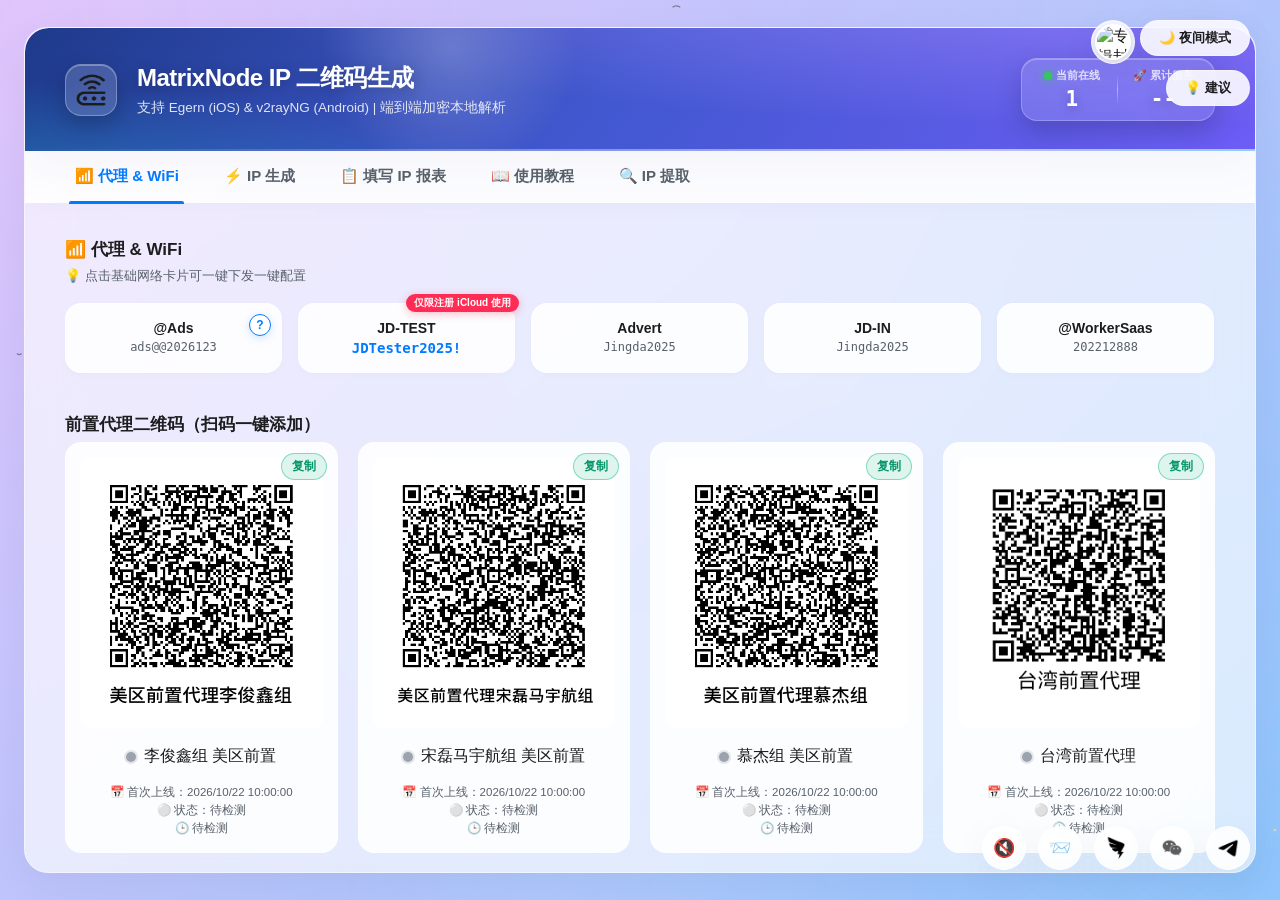
==== commit c91cb543: "2026年10月24日03:44:28 更新" ====
--- a/index.html
+++ b/index.html
@@ -154,7 +154,28 @@
 
                 <h3 class="wifi-section-title mt-40">前置代理二维码（扫码一键添加）</h3>
                 <div class="proxy-grid" id="proxyGrid"></div>
-                <h3 class="wifi-section-title mt-40">公司 WiFi 二维码</h3>
+                <h3 class="wifi-section-title mt-40">🏢 公司 WiFi 二维码</h3>
+                <div class="company-wifi-gen-card" id="companyWifiGenCard">
+                    <div class="company-wifi-gen-inputs">
+                        <div class="company-wifi-gen-field">
+                            <label for="companyWifiSsidInput">📶 WiFi 名称（SSID）</label>
+                            <input type="text" id="companyWifiSsidInput" placeholder="输入 WiFi 名称，如：Advert">
+                        </div>
+                        <div class="company-wifi-gen-field">
+                            <label for="companyWifiPwdInput">🔑 WiFi 密码</label>
+                            <input type="text" id="companyWifiPwdInput" placeholder="输入 WiFi 密码，如：Jingda2025">
+                        </div>
+                        <button type="button" class="btn-primary company-wifi-gen-btn" onclick="generateCompanyWifiQr()">⚡ 生成二维码</button>
+                    </div>
+                    <div class="company-wifi-gen-result" id="companyWifiGenResult" style="display: none;">
+                        <div class="company-wifi-gen-qr" id="companyWifiGenQrBox" onclick="openCompanyWifiGenModal()" title="点击全屏放大二维码"></div>
+                        <div class="company-wifi-gen-meta">
+                            <div class="company-wifi-gen-title" id="companyWifiGenTitle"></div>
+                            <div class="company-wifi-gen-str" id="companyWifiGenStr"></div>
+                            <div class="company-wifi-gen-hint">📱 手机相机或微信扫码即可一键连 WiFi（点击左侧二维码可放大）</div>
+                        </div>
+                    </div>
+                </div>
                 <div class="company-grid" id="companyGrid"></div>
             </section>
 
@@ -200,6 +221,15 @@
                             <div class="qr-box" id="quickV2rayQr"><div class="qr-placeholder">等待生成中<br>生成后点击可全屏放大</div></div>
                         </div>
                     </div>
+                </div>
+
+                <!-- 网络测试模块 -->
+                <div class="net-test-section" id="netTestSection">
+                    <div class="net-test-header">
+                        <h3 class="wifi-section-title mb-0">🌐 网络测试</h3>
+                        <p class="net-test-tip" id="netTestTipText">依次点击查看 IP 是否为获取的代理 IP 地址，建议纯净度≥90% 再打开社媒 App</p>
+                    </div>
+                    <div class="net-test-grid" id="netTestGrid"></div>
                 </div>
             </section>
 
@@ -293,100 +323,140 @@
             <section class="tab-content" id="adminPanel" role="tabpanel" aria-labelledby="adminTabBtn">
                 <div class="cms-shortcut-banner" onclick="openShortcutModal()" role="button" tabindex="0" title="点击查看快捷键说明">
                     <span>⌨️ 快捷键：按 <kbd>?</kbd> 查看</span>
-                    <span class="cms-shortcut-banner-sub">Ctrl/Cmd + Alt + 1~6 跳转分区 · Ctrl/Cmd + Alt + S 保存内容</span>
-                </div>
-                <div class="form-card">
-                    <h2 class="wifi-section-title admin-title">🔒 行为审计与风控大屏</h2>
-                    <p class="admin-desc">系统已激活全量数据访问权限。可查验全团队的访问特征、位置信标、业务打表记录及建议反馈。</p>
-                    <div class="btn-group">
-                        <button type="button" class="btn-primary" onclick="refreshAdminLogs()">🔄 同步云端流水</button>
-                    </div>
-                </div>
-
-                <div class="chart-card">
-                    <div class="chart-head">
-                        <div class="chart-title-wrap">
+                    <span class="cms-shortcut-banner-sub">Ctrl/Cmd + Alt + 1~7 跳转分区 · Ctrl/Cmd + Alt + S 保存内容</span>
+                </div>
+
+                <!-- 审计大屏区块 1：概览与同步 -->
+                <div class="cms-card cms-section is-collapsed" id="adminOverviewSection">
+                    <div class="cms-sec-head" onclick="toggleAdminBlock('adminOverviewSection')">
+                        <div class="cms-sec-title-wrap">
+                            <h4>🔒 行为审计与风控大屏</h4>
+                            <span class="cms-sec-stat">系统全量数据访问与流水同步</span>
+                        </div>
+                        <button type="button" class="cms-collapse-btn" aria-expanded="false" onclick="event.stopPropagation(); toggleAdminBlock('adminOverviewSection')">展开 ▾</button>
+                    </div>
+                    <div class="cms-sec-body">
+                        <p class="admin-desc" style="margin-top:0;">系统已激活全量数据访问权限。可查验全团队的访问特征、位置信标、业务打表记录及建议反馈。</p>
+                        <div class="btn-group">
+                            <button type="button" class="btn-primary" onclick="refreshAdminLogs()">🔄 同步云端流水</button>
+                        </div>
+                    </div>
+                </div>
+
+                <!-- 审计大屏区块 2：历史趋势图 -->
+                <div class="cms-card cms-section is-collapsed" id="adminChartSection">
+                    <div class="cms-sec-head" onclick="toggleAdminBlock('adminChartSection')">
+                        <div class="cms-sec-title-wrap">
                             <h4>📈 平台出勤访问与交互频次历史趋势</h4>
-                            <span class="chart-caliber-note" id="chartCaliberNote">统计口径：按访问次数（仅统计 ACCESS_LOG 真实记录，趋势图始终显示真实值）</span>
-                        </div>
-                        <div class="chart-caliber-switch" role="group" aria-label="访问量统计口径切换">
-                            <button type="button" class="chart-caliber-btn active" id="caliberBtn-pv" data-caliber="pv" onclick="setChartCaliber('pv')">按访问次数</button>
-                            <button type="button" class="chart-caliber-btn" id="caliberBtn-uv" data-caliber="uv" onclick="setChartCaliber('uv')">按 IP+日期 去重</button>
-                        </div>
-                    </div>
-
-                    <div class="chart-toolbar">
-                        <div class="chart-date-group">
-                            <label for="chartDateFrom">开始日期</label>
-                            <input type="date" id="chartDateFrom" class="chart-date-input">
-                            <span class="chart-date-sep">至</span>
-                            <label for="chartDateTo">结束日期</label>
-                            <input type="date" id="chartDateTo" class="chart-date-input">
-                        </div>
-                        <div class="chart-preset-group" role="group" aria-label="快捷日期区间">
-                            <button type="button" class="chart-preset-btn" data-preset="7d" onclick="setChartDatePreset('7d')">近7天</button>
-                            <button type="button" class="chart-preset-btn" data-preset="30d" onclick="setChartDatePreset('30d')">近30天</button>
-                            <button type="button" class="chart-preset-btn active" data-preset="all" onclick="setChartDatePreset('all')">全部</button>
-                        </div>
-                        <button type="button" class="btn-primary chart-query-btn" onclick="queryTrafficRange()">🔍 查询</button>
-                    </div>
-
-                    <div class="chart-kpi-bar" id="chartKpiBar">
-                        <div class="chart-kpi-item is-access"><span class="kpi-label">🌐 页面访问 (ACCESS_LOG)</span><strong class="kpi-val" id="kpiAccessCount">0</strong></div>
-                        <div class="chart-kpi-item is-single"><span class="kpi-label">⚡ 快捷生成 (SINGLE_GEN)</span><strong class="kpi-val" id="kpiSingleGenCount">0</strong></div>
-                        <div class="chart-kpi-item is-test"><span class="kpi-label">🔍 代理测试 (PROXY_TEST)</span><strong class="kpi-val" id="kpiProxyTestCount">0</strong></div>
-                        <div class="chart-kpi-item is-feedback"><span class="kpi-label">💡 建议反馈 (FEEDBACK)</span><strong class="kpi-val" id="kpiFeedbackCount">0</strong></div>
-                    </div>
-
-                    <div id="trafficChart" class="chart-box"></div>
+                            <span class="cms-sec-stat">ECharts 实时统计图表</span>
+                        </div>
+                        <button type="button" class="cms-collapse-btn" aria-expanded="false" onclick="event.stopPropagation(); toggleAdminBlock('adminChartSection')">展开 ▾</button>
+                    </div>
+                    <div class="cms-sec-body">
+                        <div class="chart-head">
+                            <div class="chart-title-wrap">
+                                <span class="chart-caliber-note" id="chartCaliberNote">统计口径：按访问次数（仅统计 ACCESS_LOG 真实记录，趋势图始终显示真实值）</span>
+                            </div>
+                            <div class="chart-caliber-switch" role="group" aria-label="访问量统计口径切换">
+                                <button type="button" class="chart-caliber-btn active" id="caliberBtn-pv" data-caliber="pv" onclick="setChartCaliber('pv')">按访问次数</button>
+                                <button type="button" class="chart-caliber-btn" id="caliberBtn-uv" data-caliber="uv" onclick="setChartCaliber('uv')">按 IP+日期 去重</button>
+                            </div>
+                        </div>
+
+                        <div class="chart-toolbar">
+                            <div class="chart-date-group">
+                                <label for="chartDateFrom">开始日期</label>
+                                <input type="date" id="chartDateFrom" class="chart-date-input">
+                                <span class="chart-date-sep">至</span>
+                                <label for="chartDateTo">结束日期</label>
+                                <input type="date" id="chartDateTo" class="chart-date-input">
+                            </div>
+                            <div class="chart-preset-group" role="group" aria-label="快捷日期区间">
+                                <button type="button" class="chart-preset-btn" data-preset="7d" onclick="setChartDatePreset('7d')">近7天</button>
+                                <button type="button" class="chart-preset-btn" data-preset="30d" onclick="setChartDatePreset('30d')">近30天</button>
+                                <button type="button" class="chart-preset-btn active" data-preset="all" onclick="setChartDatePreset('all')">全部</button>
+                            </div>
+                            <button type="button" class="btn-primary chart-query-btn" onclick="queryTrafficRange()">🔍 查询</button>
+                        </div>
+
+                        <div class="chart-kpi-bar" id="chartKpiBar">
+                            <div class="chart-kpi-item is-access"><span class="kpi-label">🌐 页面访问 (ACCESS_LOG)</span><strong class="kpi-val" id="kpiAccessCount">0</strong></div>
+                            <div class="chart-kpi-item is-single"><span class="kpi-label">⚡ 快捷生成 (SINGLE_GEN)</span><strong class="kpi-val" id="kpiSingleGenCount">0</strong></div>
+                            <div class="chart-kpi-item is-test"><span class="kpi-label">🔍 代理测试 (PROXY_TEST)</span><strong class="kpi-val" id="kpiProxyTestCount">0</strong></div>
+                            <div class="chart-kpi-item is-feedback"><span class="kpi-label">💡 建议反馈 (FEEDBACK)</span><strong class="kpi-val" id="kpiFeedbackCount">0</strong></div>
+                        </div>
+
+                        <div id="trafficChart" class="chart-box"></div>
+                    </div>
                 </div>
 
                 <div id="adminControlContainer"></div>
                 <div id="cmsContainer"></div>
 
-                <!-- 扫码收件箱审计区块 -->
-                <div class="cms-card" id="adminInboxSection">
-                    <div class="cms-card-head">
-                        <h4>📨 扫码收件箱（房间：MatrixNode · Google 表格 MN_Inbox）</h4>
-                        <div class="cms-actions">
-                            <button type="button" class="btn-ghost" onclick="openInboxQr()">📱 打开上传二维码</button>
-                            <button type="button" class="btn-primary" onclick="if(window.refreshAdminInbox)window.refreshAdminInbox()">🔄 刷新收件箱</button>
-                        </div>
-                    </div>
-                    <div class="table-scroll" style="margin-top: 12px;">
-                        <table class="batch-table" id="adminInboxTable">
-                            <thead>
-                                <tr>
-                                    <th scope="col">时间</th>
-                                    <th scope="col">类型</th>
-                                    <th scope="col">文字</th>
-                                    <th scope="col">图片缩略图</th>
-                                    <th scope="col">OCR 文字</th>
-                                    <th scope="col">图片链接</th>
-                                </tr>
-                            </thead>
-                            <tbody id="adminInboxTbody">
-                                <tr><td colspan="6" class="table-empty">正在拉取扫码收件箱记录...</td></tr>
-                            </tbody>
-                        </table>
-                    </div>
-                </div>
-
-                <div class="table-scroll">
-                    <table class="batch-table" id="adminLogTable">
-                        <thead>
-                            <tr>
-                                <th scope="col">时间标量 (Timestamp)</th>
-                                <th scope="col">操作源 (Operator/Host)</th>
-                                <th scope="col">信标定点 (Location/Gateway)</th>
-                                <th scope="col">行为分类 (Event)</th>
-                                <th scope="col">流水详情溯源 (Payload)</th>
-                            </tr>
-                        </thead>
-                        <tbody>
-                            <tr><td colspan="5" class="table-empty">正在从 Google Sheets 通道拉取流水总线...</td></tr>
-                        </tbody>
-                    </table>
+                <!-- 扫码收件箱审计区块（默认折叠） -->
+                <div class="cms-card cms-section is-collapsed" id="adminInboxSection">
+                    <div class="cms-sec-head" onclick="toggleAdminBlock('adminInboxSection')">
+                        <div class="cms-sec-title-wrap">
+                            <h4>📨 扫码收件箱（房间：MatrixNode · Google 表格 MN_Inbox）</h4>
+                            <span class="cms-sec-stat">全量云端备份记录</span>
+                        </div>
+                        <button type="button" class="cms-collapse-btn" aria-expanded="false" onclick="event.stopPropagation(); toggleAdminBlock('adminInboxSection')">展开 ▾</button>
+                    </div>
+                    <div class="cms-sec-body">
+                        <div class="cms-card-head" style="margin-bottom: 10px;">
+                            <span style="font-size:12.5px; color:var(--text-muted);">所有设备通过扫码或收件箱提交的文字与图片均完整备份在 Google 表格 <code>MN_Inbox</code> 中。</span>
+                            <div class="cms-actions">
+                                <button type="button" class="btn-ghost" onclick="openInboxQr()">📱 打开上传二维码</button>
+                                <button type="button" class="btn-primary" onclick="if(window.refreshAdminInbox)window.refreshAdminInbox()">🔄 刷新收件箱</button>
+                            </div>
+                        </div>
+                        <div class="table-scroll" style="margin-top: 8px;">
+                            <table class="batch-table" id="adminInboxTable">
+                                <thead>
+                                    <tr>
+                                        <th scope="col">时间</th>
+                                        <th scope="col">类型</th>
+                                        <th scope="col">文字</th>
+                                        <th scope="col">图片缩略图</th>
+                                        <th scope="col">OCR 文字</th>
+                                        <th scope="col">图片链接</th>
+                                    </tr>
+                                </thead>
+                                <tbody id="adminInboxTbody">
+                                    <tr><td colspan="6" class="table-empty">展开后自动拉取或点击右上角「🔄 刷新收件箱」同步记录...</td></tr>
+                                </tbody>
+                            </table>
+                        </div>
+                    </div>
+                </div>
+
+                <!-- 实时流水溯源表区块（默认折叠） -->
+                <div class="cms-card cms-section is-collapsed" id="adminLogSection">
+                    <div class="cms-sec-head" onclick="toggleAdminBlock('adminLogSection')">
+                        <div class="cms-sec-title-wrap">
+                            <h4>📋 实时行为流水溯源总表（Google 表格 MN_Logs）</h4>
+                            <span class="cms-sec-stat">访问 / 生成 / 测试 / 反馈明细</span>
+                        </div>
+                        <button type="button" class="cms-collapse-btn" aria-expanded="false" onclick="event.stopPropagation(); toggleAdminBlock('adminLogSection')">展开 ▾</button>
+                    </div>
+                    <div class="cms-sec-body">
+                        <div class="table-scroll" style="margin-top: 4px;">
+                            <table class="batch-table" id="adminLogTable">
+                                <thead>
+                                    <tr>
+                                        <th scope="col">时间标量 (Timestamp)</th>
+                                        <th scope="col">操作源 (Operator/Host)</th>
+                                        <th scope="col">信标定点 (Location/Gateway)</th>
+                                        <th scope="col">行为分类 (Event)</th>
+                                        <th scope="col">流水详情溯源 (Payload)</th>
+                                    </tr>
+                                </thead>
+                                <tbody>
+                                    <tr><td colspan="5" class="table-empty">正在从 Google Sheets 通道拉取流水总线...</td></tr>
+                                </tbody>
+                            </table>
+                        </div>
+                    </div>
                 </div>
             </section>
 
@@ -441,6 +511,7 @@
                 <div class="cms-shortcut-row"><span>跳转到「4. 音乐」分区</span><span class="cms-kbd-group"><kbd>Ctrl/Cmd</kbd> + <kbd>Alt</kbd> + <kbd>4</kbd></span></div>
                 <div class="cms-shortcut-row"><span>跳转到「5. 背景」分区</span><span class="cms-kbd-group"><kbd>Ctrl/Cmd</kbd> + <kbd>Alt</kbd> + <kbd>5</kbd></span></div>
                 <div class="cms-shortcut-row"><span>跳转到「6. 教程」分区</span><span class="cms-kbd-group"><kbd>Ctrl/Cmd</kbd> + <kbd>Alt</kbd> + <kbd>6</kbd></span></div>
+                <div class="cms-shortcut-row"><span>跳转到「7. 网络测试」分区</span><span class="cms-kbd-group"><kbd>Ctrl/Cmd</kbd> + <kbd>Alt</kbd> + <kbd>7</kbd></span></div>
                 <div class="cms-shortcut-row"><span>保存并下发后台内容</span><span class="cms-kbd-group"><kbd>Ctrl/Cmd</kbd> + <kbd>Alt</kbd> + <kbd>S</kbd></span></div>
                 <div class="cms-shortcut-row"><span>弹出 / 关闭快捷键说明面板</span><span class="cms-kbd-group"><kbd>?</kbd> / <kbd>Esc</kbd></span></div>
             </div>
--- a/css/style.css
+++ b/css/style.css
@@ -770,12 +770,18 @@
     box-shadow: 0 0 0 0 rgba(16, 185, 129, 0.7);
     animation: proxyBreathUp 2s infinite ease-in-out;
 }
+.proxy-status-dot.is-slow {
+    background: #f59e0b;
+    box-shadow: 0 0 0 0 rgba(245, 158, 11, 0.7);
+    animation: proxyBreathSlow 1.9s infinite ease-in-out;
+}
 .proxy-status-dot.is-down {
     background: #ef4444;
     box-shadow: 0 0 0 0 rgba(239, 68, 68, 0.7);
     animation: proxyBreathDown 1.6s infinite ease-in-out;
 }
-.proxy-status-dot.is-unknown {
+.proxy-status-dot.is-unknown,
+.proxy-status-dot.is-expired {
     background: #9ca3af;
     box-shadow: 0 0 0 2px rgba(156, 163, 175, 0.25);
 }
@@ -787,6 +793,16 @@
     50% {
         transform: scale(1.18);
         box-shadow: 0 0 0 6px rgba(16, 185, 129, 0), 0 0 14px rgba(16, 185, 129, 0.95);
+    }
+}
+@keyframes proxyBreathSlow {
+    0%, 100% {
+        transform: scale(1);
+        box-shadow: 0 0 0 0 rgba(245, 158, 11, 0.65), 0 0 8px rgba(245, 158, 11, 0.8);
+    }
+    50% {
+        transform: scale(1.18);
+        box-shadow: 0 0 0 6px rgba(245, 158, 11, 0), 0 0 14px rgba(245, 158, 11, 0.95);
     }
 }
 @keyframes proxyBreathDown {
@@ -848,12 +864,30 @@
 body.dark-mode .proxy-meta-up {
     color: #34d399;
 }
+.proxy-meta-slow {
+    color: #d97706;
+    font-weight: 600;
+}
+body.dark-mode .proxy-meta-slow {
+    color: #fbbf24;
+}
 .proxy-meta-down {
     color: #dc2626;
     font-weight: 600;
 }
 body.dark-mode .proxy-meta-down {
     color: #f87171;
+}
+.proxy-meta-expired {
+    color: #9ca3af;
+    font-weight: 600;
+}
+.proxy-meta-note {
+    color: #6366f1;
+    font-weight: 600;
+}
+body.dark-mode .proxy-meta-note {
+    color: #a5b4fc;
 }
 .proxy-unavail-mask {
     position: absolute;
@@ -926,12 +960,18 @@
     color: #059669;
     border-color: rgba(16, 185, 129, 0.35);
 }
+.cms-proxy-status-pill.is-slow {
+    background: rgba(245, 158, 11, 0.16);
+    color: #d97706;
+    border-color: rgba(245, 158, 11, 0.4);
+}
 .cms-proxy-status-pill.is-down {
     background: rgba(239, 68, 68, 0.14);
     color: #dc2626;
     border-color: rgba(239, 68, 68, 0.35);
 }
-.cms-proxy-status-pill.is-unknown {
+.cms-proxy-status-pill.is-unknown,
+.cms-proxy-status-pill.is-expired {
     background: rgba(156, 163, 175, 0.16);
     color: var(--text-muted);
 }
@@ -1073,7 +1113,321 @@
 .inbox-ocr-out,.inbox-ocr-known{margin-top:8px;font-size:13px;color:#a7d8ff;background:#11202e;border-radius:8px;padding:8px;white-space:pre-wrap;word-break:break-word}
 .inbox-ocr-out.is-err{color:#ffa198;background:rgba(248,81,73,.14);border:1px solid rgba(248,81,73,.35)}
 .inbox-ocr-btn,.inbox-copy{margin-top:8px;margin-right:6px;background:#26303f;color:#dbe6f3;border:0;border-radius:8px;padding:7px 10px;font-size:12px;cursor:pointer}
-.inbox-subtle-foot{padding:2px 10px 4px;text-align:right;background:rgba(21,24,33,.96);line-height:1}
-.inbox-secret-link{font-size:10px;color:#2c323f;opacity:.22;text-decoration:none;user-select:none;transition:opacity .2s}
-.inbox-secret-link:hover{opacity:.45}
+.inbox-subtle-foot{padding:4px 14px 7px;text-align:right;background:rgba(21,24,33,.96);line-height:1;border-top:1px solid rgba(42,47,58,.4)}
+.inbox-secret-link{font-size:11px;color:#6e7681;opacity:.48;text-decoration:none;user-select:none;transition:opacity .2s,color .2s}
+.inbox-secret-link:hover{opacity:.9;color:#58a6ff}
 @media(max-width:600px){.inbox-widget{right:10px;left:10px;bottom:66px}.inbox-panel{width:100%}}
+
+
+/* ================== 模块 四：公司 WiFi 二维码自动生成 ================== */
+.company-wifi-gen-card {
+    margin: 14px 0 22px;
+    padding: 18px 20px;
+    border-radius: 16px;
+    background: var(--glass-card);
+    border: 1px solid var(--glass-border);
+    backdrop-filter: blur(14px);
+    -webkit-backdrop-filter: blur(14px);
+    box-shadow: 0 8px 24px rgba(0, 0, 0, 0.08);
+}
+body.dark-mode .company-wifi-gen-card {
+    background: rgba(21, 27, 40, 0.78);
+    border-color: rgba(255, 255, 255, 0.12);
+    box-shadow: 0 12px 30px rgba(0, 0, 0, 0.35);
+}
+.company-wifi-gen-inputs {
+    display: flex;
+    align-items: flex-end;
+    gap: 14px;
+    flex-wrap: wrap;
+}
+.company-wifi-gen-field {
+    flex: 1 1 220px;
+    display: flex;
+    flex-direction: column;
+    gap: 6px;
+}
+.company-wifi-gen-field label {
+    font-size: 12.5px;
+    font-weight: 700;
+    color: var(--text-muted);
+}
+.company-wifi-gen-field input {
+    width: 100%;
+    padding: 10px 14px;
+    border-radius: 10px;
+    border: 1px solid var(--glass-border);
+    background: var(--glass-bg);
+    color: var(--text-color);
+    font-size: 14px;
+    outline: none;
+    transition: border-color 0.2s ease, box-shadow 0.2s ease;
+}
+.company-wifi-gen-field input:focus {
+    border-color: #007AFF;
+    box-shadow: 0 0 0 3px rgba(0, 122, 255, 0.15);
+}
+.company-wifi-gen-btn {
+    height: 41px;
+    padding: 0 22px;
+    border-radius: 10px;
+    font-size: 14px;
+    font-weight: 700;
+    white-space: nowrap;
+}
+.company-wifi-gen-result {
+    margin-top: 16px;
+    padding-top: 16px;
+    border-top: 1px dashed var(--glass-border);
+    display: flex;
+    align-items: center;
+    gap: 18px;
+    flex-wrap: wrap;
+}
+.company-wifi-gen-qr {
+    width: 136px;
+    height: 136px;
+    padding: 8px;
+    border-radius: 14px;
+    background: #ffffff;
+    border: 1px solid rgba(0, 0, 0, 0.08);
+    box-shadow: 0 6px 18px rgba(0, 0, 0, 0.14);
+    display: flex;
+    align-items: center;
+    justify-content: center;
+    cursor: zoom-in;
+    flex-shrink: 0;
+    transition: transform 0.2s cubic-bezier(0.16, 1, 0.3, 1);
+}
+.company-wifi-gen-qr:hover {
+    transform: scale(1.04);
+}
+.company-wifi-gen-qr img {
+    width: 100%;
+    height: 100%;
+    object-fit: contain;
+    border-radius: 8px;
+}
+.company-wifi-gen-meta {
+    flex: 1 1 240px;
+    display: flex;
+    flex-direction: column;
+    gap: 6px;
+}
+.company-wifi-gen-title {
+    display: flex;
+    align-items: center;
+    gap: 12px;
+    flex-wrap: wrap;
+    font-size: 15px;
+    font-weight: 700;
+    color: var(--text-color);
+}
+.company-wifi-gen-pwd {
+    font-size: 13.5px;
+    font-weight: 600;
+    color: #007AFF;
+}
+.company-wifi-gen-pwd code {
+    padding: 2px 7px;
+    border-radius: 6px;
+    background: rgba(0, 122, 255, 0.12);
+    font-family: Consolas, monospace;
+}
+.company-wifi-gen-str {
+    font-family: Consolas, monospace;
+    font-size: 12px;
+    color: var(--text-muted);
+    word-break: break-all;
+}
+.company-wifi-gen-hint {
+    font-size: 12.5px;
+    color: var(--text-muted);
+}
+
+/* ================== 模块 五：⚡ IP 生成底部「网络测试」模块 ================== */
+.net-test-section {
+    margin-top: 32px;
+    padding-top: 24px;
+    border-top: 1px dashed var(--glass-border);
+}
+.net-test-header {
+    display: flex;
+    flex-direction: column;
+    gap: 6px;
+    margin-bottom: 16px;
+}
+.net-test-tip {
+    margin: 0;
+    padding: 10px 14px;
+    border-radius: 12px;
+    background: linear-gradient(90deg, rgba(0, 122, 255, 0.14), rgba(52, 199, 89, 0.10));
+    border: 1px solid rgba(0, 122, 255, 0.28);
+    color: var(--text-color);
+    font-size: 13.5px;
+    font-weight: 600;
+    line-height: 1.5;
+}
+body.dark-mode .net-test-tip {
+    background: linear-gradient(90deg, rgba(56, 139, 253, 0.18), rgba(46, 160, 67, 0.12));
+    border-color: rgba(88, 166, 255, 0.32);
+    color: #e6edf3;
+}
+.net-test-grid {
+    display: grid;
+    grid-template-columns: repeat(4, minmax(0, 1fr));
+    gap: 16px;
+    align-items: start;
+}
+.net-test-card {
+    position: relative;
+    display: flex;
+    flex-direction: column;
+    align-items: center;
+    text-align: center;
+    padding: 16px 14px;
+    border-radius: 16px;
+    background: rgba(19, 25, 38, 0.84);
+    border: 1px solid rgba(255, 255, 255, 0.14);
+    backdrop-filter: blur(16px);
+    -webkit-backdrop-filter: blur(16px);
+    box-shadow: 0 10px 28px rgba(0, 0, 0, 0.22);
+    color: #f0f6fc;
+    cursor: pointer;
+    user-select: none;
+    transform: scale(1) translateY(0);
+    transform-origin: center top;
+    transition:
+        transform 210ms cubic-bezier(0.16, 1, 0.3, 1),
+        box-shadow 210ms cubic-bezier(0.16, 1, 0.3, 1),
+        border-color 210ms cubic-bezier(0.16, 1, 0.3, 1),
+        background 210ms cubic-bezier(0.16, 1, 0.3, 1),
+        padding 210ms cubic-bezier(0.16, 1, 0.3, 1);
+}
+body.light-mode .net-test-card {
+    background: rgba(23, 31, 46, 0.90);
+    border-color: rgba(255, 255, 255, 0.22);
+    box-shadow: 0 10px 26px rgba(15, 23, 42, 0.18);
+}
+.net-test-card.is-expanded {
+    z-index: 12;
+    padding: 20px 16px 18px;
+    background: rgba(15, 21, 34, 0.96);
+    border-color: rgba(88, 166, 255, 0.65);
+    box-shadow: 0 18px 42px rgba(0, 0, 0, 0.45), 0 0 0 1px rgba(88, 166, 255, 0.25);
+    transform: scale(1.04) translateY(-4px);
+}
+.net-test-name {
+    font-size: 16px;
+    font-weight: 800;
+    color: #ffffff;
+    letter-spacing: 0.2px;
+    line-height: 1.3;
+    transition: font-size 200ms cubic-bezier(0.16, 1, 0.3, 1), color 200ms ease;
+}
+.net-test-card.is-expanded .net-test-name {
+    font-size: 17.5px;
+    color: #79c0ff;
+}
+.net-test-url {
+    display: inline-block;
+    margin-top: 4px;
+    padding: 2px 8px;
+    border-radius: 999px;
+    font-family: Consolas, Monaco, monospace;
+    font-size: 12px;
+    color: #58a6ff;
+    background: rgba(56, 139, 253, 0.14);
+    border: 1px solid rgba(56, 139, 253, 0.28);
+    text-decoration: none;
+    max-width: 100%;
+    overflow: hidden;
+    text-overflow: ellipsis;
+    white-space: nowrap;
+    transition: all 180ms ease;
+}
+.net-test-url:hover {
+    background: #1f6feb;
+    color: #ffffff;
+    border-color: #388bfd;
+}
+.net-test-url .net-url-full {
+    display: none;
+}
+.net-test-card.is-expanded .net-test-url .net-url-short {
+    display: none;
+}
+.net-test-card.is-expanded .net-test-url .net-url-full {
+    display: inline;
+}
+.net-test-qr-wrap {
+    margin-top: 11px;
+    width: 54px;
+    height: 54px;
+    padding: 4px;
+    border-radius: 10px;
+    background: #ffffff;
+    box-shadow: 0 4px 12px rgba(0, 0, 0, 0.25);
+    display: flex;
+    align-items: center;
+    justify-content: center;
+    overflow: hidden;
+    transition:
+        width 210ms cubic-bezier(0.16, 1, 0.3, 1),
+        height 210ms cubic-bezier(0.16, 1, 0.3, 1),
+        padding 210ms cubic-bezier(0.16, 1, 0.3, 1),
+        border-radius 210ms cubic-bezier(0.16, 1, 0.3, 1),
+        margin-top 210ms cubic-bezier(0.16, 1, 0.3, 1);
+}
+.net-test-card.is-expanded .net-test-qr-wrap {
+    margin-top: 14px;
+    width: 164px;
+    height: 164px;
+    padding: 8px;
+    border-radius: 14px;
+    box-shadow: 0 10px 28px rgba(0, 0, 0, 0.38);
+}
+.net-test-qr-img {
+    width: 100%;
+    height: 100%;
+    object-fit: contain;
+    display: block;
+    border-radius: 6px;
+}
+.net-test-desc {
+    max-height: 0;
+    opacity: 0;
+    overflow: hidden;
+    margin-top: 0;
+    font-size: 12.5px;
+    line-height: 1.5;
+    color: #c9d1d9;
+    transform: scale(0.94);
+    transition:
+        max-height 210ms cubic-bezier(0.16, 1, 0.3, 1),
+        opacity 200ms cubic-bezier(0.16, 1, 0.3, 1),
+        margin-top 200ms cubic-bezier(0.16, 1, 0.3, 1),
+        transform 200ms cubic-bezier(0.16, 1, 0.3, 1);
+}
+.net-test-card.is-expanded .net-test-desc {
+    max-height: 120px;
+    opacity: 1;
+    margin-top: 12px;
+    transform: scale(1);
+}
+
+@media (max-width: 960px) {
+    .net-test-grid {
+        grid-template-columns: repeat(2, minmax(0, 1fr));
+    }
+}
+@media (max-width: 520px) {
+    .net-test-grid {
+        grid-template-columns: repeat(2, minmax(0, 1fr));
+        gap: 12px;
+    }
+    .net-test-card.is-expanded .net-test-qr-wrap {
+        width: 136px;
+        height: 136px;
+    }
+}
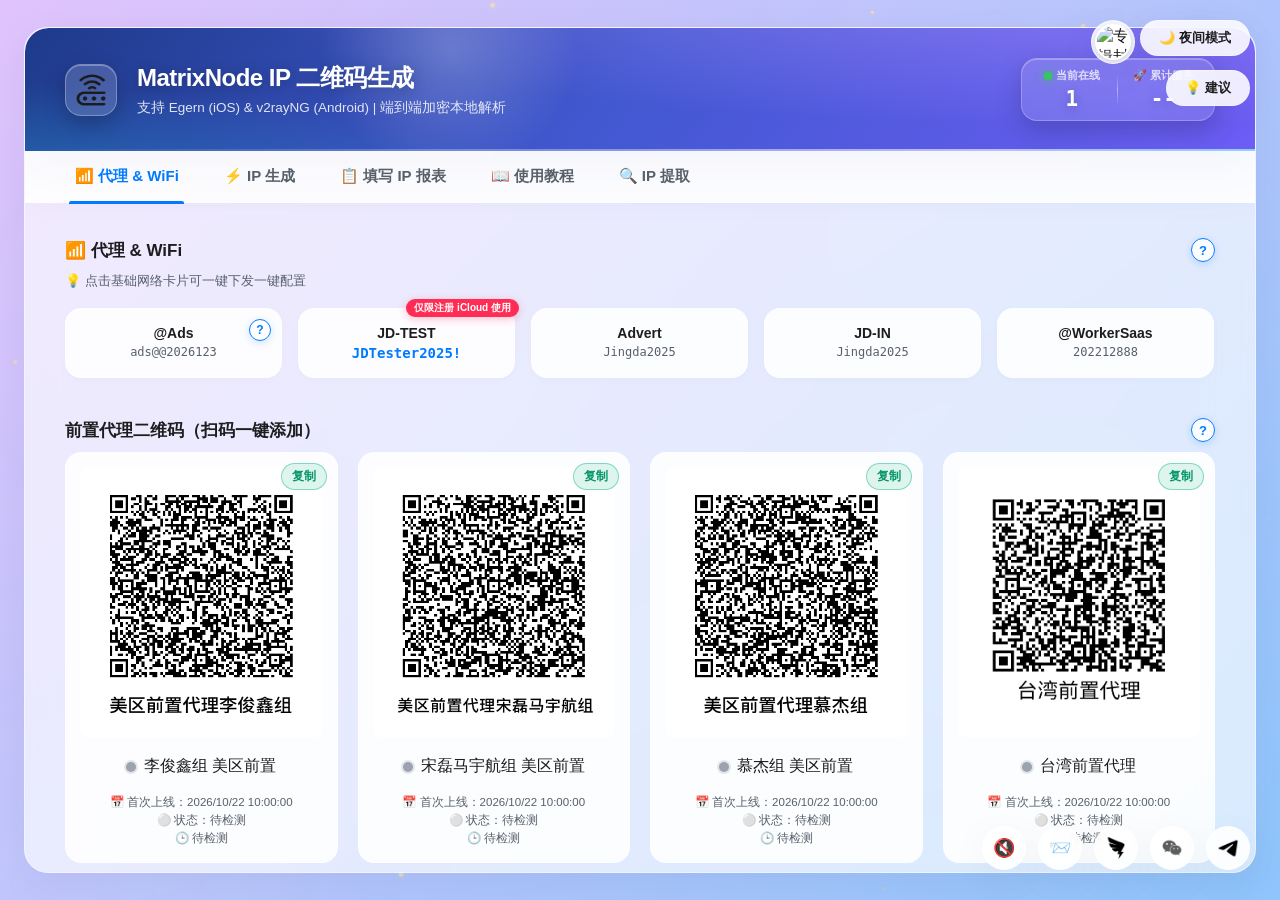
==== commit 93a9dd39: "feat: add cms qrMode switch, unified section help popups, and clean inbox qr modal" ====
--- a/index.html
+++ b/index.html
@@ -129,6 +129,7 @@
             <section class="tab-content active" id="wifi" role="tabpanel" aria-labelledby="tabBtn-wifi">
                 <div class="wifi-section-header">
                     <h2 class="wifi-section-title mb-0" id="wifiSectionTitle">📶 代理 &amp; WiFi</h2>
+                    <button type="button" class="wifi-help-btn" id="secHelpBtn-wifi" onclick="openSectionHelp('wifi')" title="查看本区块说明" aria-label="查看本区块说明" style="display:none;">?</button>
                 </div>
                 <p class="wifi-section-tip" id="wifiSectionTip">💡 点击基础网络卡片可一键下发一键配置</p>
 
@@ -137,7 +138,11 @@
 
                 <!-- 软路由分流通道 (由审计后台开关控制显示/隐藏) -->
                 <section id="softRouterSection" style="display: none;">
-                    <h3 class="wifi-section-title mt-35">软路由分流通道 <span class="soft-router-key">(全局密钥: <span id="softRouterKey"></span>)</span></h3>
+                    <div class="wifi-section-header mt-35">
+                        <h3 class="wifi-section-title mb-0"><span id="softRouterSectionTitle">软路由分流通道</span> <span class="soft-router-key">(全局密钥: <span id="softRouterKey"></span>)</span></h3>
+                        <button type="button" class="wifi-help-btn" id="secHelpBtn-softRouter" onclick="openSectionHelp('softRouter')" title="查看本区块说明" aria-label="查看本区块说明" style="display:none;">?</button>
+                    </div>
+                    <p class="wifi-section-tip" id="softRouterSectionTip" style="display:none;"></p>
                     <div class="compact-grid-5">
                         <button type="button" class="mini-btn" onclick="openModalWithImage('软路由Line-01', 'images/wifi6.jpg')">LINE-01</button>
                         <button type="button" class="mini-btn" onclick="openModalWithImage('软路由Line-02', 'images/wifi7.jpg')">LINE-02</button>
@@ -152,35 +157,28 @@
                     </div>
                 </section>
 
-                <h3 class="wifi-section-title mt-40">前置代理二维码（扫码一键添加）</h3>
+                <div class="wifi-section-header mt-40">
+                    <h3 class="wifi-section-title mb-0" id="proxySectionTitle">前置代理二维码（扫码一键添加）</h3>
+                    <button type="button" class="wifi-help-btn" id="secHelpBtn-proxy" onclick="openSectionHelp('proxy')" title="查看本区块说明" aria-label="查看本区块说明" style="display:none;">?</button>
+                </div>
+                <p class="wifi-section-tip" id="proxySectionTip" style="display:none;"></p>
                 <div class="proxy-grid" id="proxyGrid"></div>
-                <h3 class="wifi-section-title mt-40">🏢 公司 WiFi 二维码</h3>
-                <div class="company-wifi-gen-card" id="companyWifiGenCard">
-                    <div class="company-wifi-gen-inputs">
-                        <div class="company-wifi-gen-field">
-                            <label for="companyWifiSsidInput">📶 WiFi 名称（SSID）</label>
-                            <input type="text" id="companyWifiSsidInput" placeholder="输入 WiFi 名称，如：Advert">
-                        </div>
-                        <div class="company-wifi-gen-field">
-                            <label for="companyWifiPwdInput">🔑 WiFi 密码</label>
-                            <input type="text" id="companyWifiPwdInput" placeholder="输入 WiFi 密码，如：Jingda2025">
-                        </div>
-                        <button type="button" class="btn-primary company-wifi-gen-btn" onclick="generateCompanyWifiQr()">⚡ 生成二维码</button>
-                    </div>
-                    <div class="company-wifi-gen-result" id="companyWifiGenResult" style="display: none;">
-                        <div class="company-wifi-gen-qr" id="companyWifiGenQrBox" onclick="openCompanyWifiGenModal()" title="点击全屏放大二维码"></div>
-                        <div class="company-wifi-gen-meta">
-                            <div class="company-wifi-gen-title" id="companyWifiGenTitle"></div>
-                            <div class="company-wifi-gen-str" id="companyWifiGenStr"></div>
-                            <div class="company-wifi-gen-hint">📱 手机相机或微信扫码即可一键连 WiFi（点击左侧二维码可放大）</div>
-                        </div>
-                    </div>
-                </div>
+
+                <div class="wifi-section-header mt-40">
+                    <h3 class="wifi-section-title mb-0" id="companySectionTitle">🏢 公司 WiFi 二维码</h3>
+                    <button type="button" class="wifi-help-btn" id="secHelpBtn-company" onclick="openSectionHelp('company')" title="查看本区块说明" aria-label="查看本区块说明" style="display:none;">?</button>
+                </div>
+                <p class="wifi-section-tip" id="companySectionTip" style="display:none;"></p>
                 <div class="company-grid" id="companyGrid"></div>
             </section>
 
             <!-- 模块 2: IP 生成 -->
             <section class="tab-content" id="quick" role="tabpanel" aria-labelledby="tabBtn-quick">
+                <div class="wifi-section-header">
+                    <h2 class="wifi-section-title mb-0" id="quickSectionTitle">⚡ IP 二维码生成</h2>
+                    <button type="button" class="wifi-help-btn" id="secHelpBtn-quick" onclick="openSectionHelp('quick')" title="查看本区块说明" aria-label="查看本区块说明" style="display:none;">?</button>
+                </div>
+                <p class="wifi-section-tip" id="quickSectionTip" style="display:none;"></p>
                 <div class="split-layout">
                     <div class="split-left">
                         <div class="form-card">
@@ -226,7 +224,10 @@
                 <!-- 网络测试模块 -->
                 <div class="net-test-section" id="netTestSection">
                     <div class="net-test-header">
-                        <h3 class="wifi-section-title mb-0">🌐 网络测试</h3>
+                        <div class="wifi-section-header">
+                            <h3 class="wifi-section-title mb-0" id="netTestSectionTitle">🌐 网络测试</h3>
+                            <button type="button" class="wifi-help-btn" id="secHelpBtn-netTest" onclick="openSectionHelp('netTest')" title="查看本区块说明" aria-label="查看本区块说明" style="display:none;">?</button>
+                        </div>
                         <p class="net-test-tip" id="netTestTipText">依次点击查看 IP 是否为获取的代理 IP 地址，建议纯净度≥90% 再打开社媒 App</p>
                     </div>
                     <div class="net-test-grid" id="netTestGrid"></div>
@@ -235,6 +236,11 @@
 
             <!-- 模块 3: 填写 IP 报表 -->
             <section class="tab-content" id="batch" role="tabpanel" aria-labelledby="tabBtn-batch">
+                <div class="wifi-section-header">
+                    <h2 class="wifi-section-title mb-0" id="batchSectionTitle">📋 填写 IP 报表</h2>
+                    <button type="button" class="wifi-help-btn" id="secHelpBtn-batch" onclick="openSectionHelp('batch')" title="查看本区块说明" aria-label="查看本区块说明" style="display:none;">?</button>
+                </div>
+                <p class="wifi-section-tip" id="batchSectionTip" style="display:none;"></p>
                 <div class="form-card">
                     <div class="form-group">
                         <label for="batchInput">批量灌入节点数据 (自动兼容中文冒号、空格断层等异常排版)</label>
@@ -289,6 +295,11 @@
 
             <!-- 模块 5: 逆向提取与高仿代理检测 -->
             <section class="tab-content" id="single" role="tabpanel" aria-labelledby="tabBtn-single">
+                <div class="wifi-section-header">
+                    <h2 class="wifi-section-title mb-0" id="singleSectionTitle">🔍 IP 提取与代理检测</h2>
+                    <button type="button" class="wifi-help-btn" id="secHelpBtn-single" onclick="openSectionHelp('single')" title="查看本区块说明" aria-label="查看本区块说明" style="display:none;">?</button>
+                </div>
+                <p class="wifi-section-tip" id="singleSectionTip" style="display:none;"></p>
                 <div class="split-layout">
                     <div class="split-left">
                         <div class="form-card">
--- a/css/style.css
+++ b/css/style.css
@@ -1431,3 +1431,20 @@
         height: 136px;
     }
 }
+
+
+/* ================== 统一区块右上角问号按钮与卡片右上角问号适配 ================== */
+.wifi-card {
+    position: relative;
+}
+.wifi-section-header {
+    margin-bottom: 10px;
+}
+.proxy-card.has-help .proxy-copy-btn {
+    right: 38px;
+}
+.proxy-card .card-help-btn,
+.wifi-card .card-help-btn,
+.net-test-card .card-help-btn {
+    z-index: 7;
+}
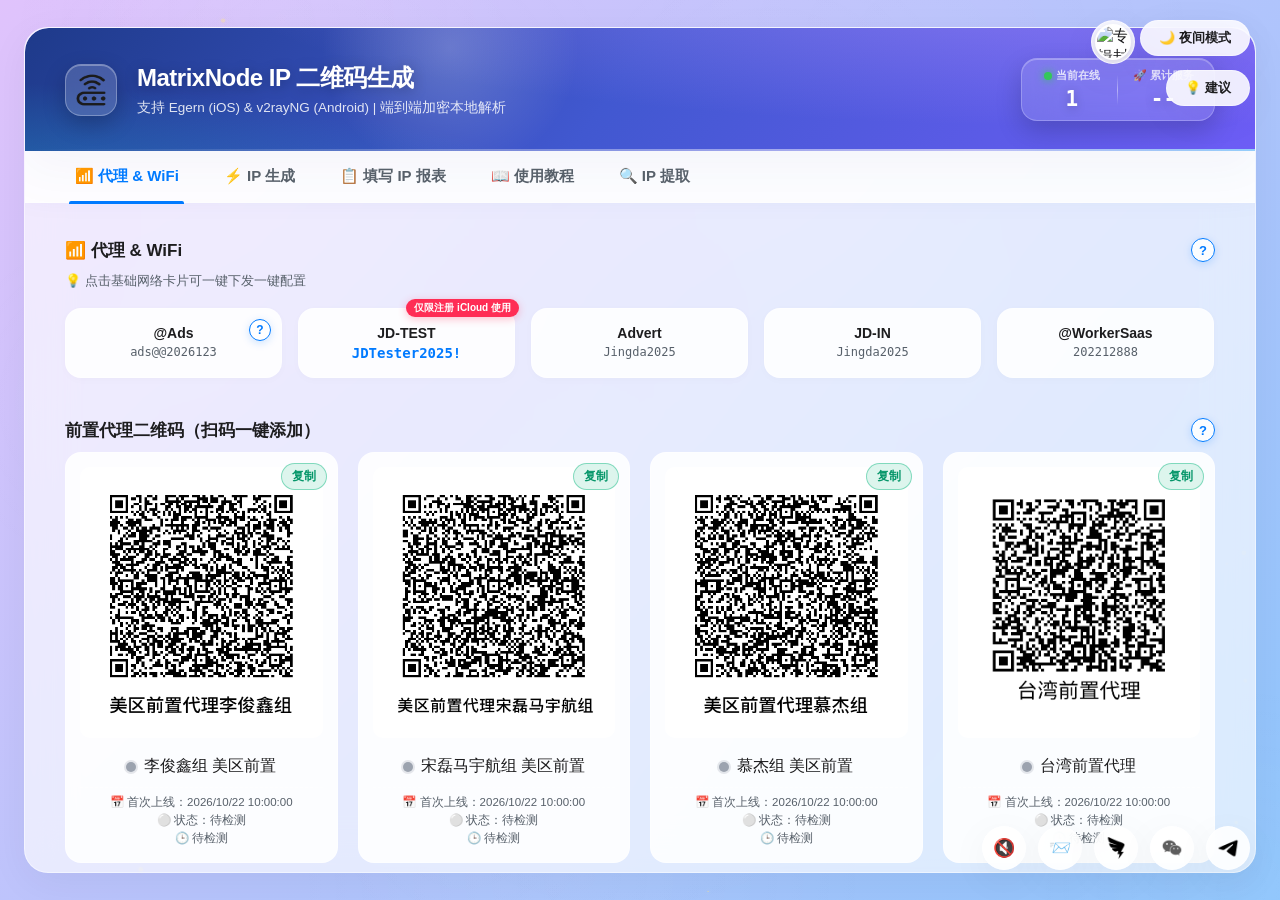
==== commit 7bd9401c: "feat: add App Store/PC software/secret zone sections & standalone section help switch module" ====
--- a/index.html
+++ b/index.html
@@ -286,6 +286,36 @@
                         </tbody>
                     </table>
                 </div>
+
+                <!-- 区块一：📱 手机 App 下载（App Store） -->
+                <div class="batch-extra-section" id="appStoreSection">
+                    <div class="wifi-section-header">
+                        <h3 class="wifi-section-title mb-0" id="appStoreSectionTitle">📱 手机 App 下载（App Store）</h3>
+                        <button type="button" class="wifi-help-btn" id="secHelpBtn-appStore" onclick="openSectionHelp('appStore')" title="查看本区块说明" aria-label="查看本区块说明" style="display:none;">?</button>
+                    </div>
+                    <p class="wifi-section-tip" id="appStoreSectionTip" style="display:none;"></p>
+                    <div class="app-dl-grid" id="appStoreGrid"></div>
+                </div>
+
+                <!-- 区块二：💻 电脑软件 -->
+                <div class="batch-extra-section" id="pcSoftSection">
+                    <div class="wifi-section-header">
+                        <h3 class="wifi-section-title mb-0" id="pcSoftSectionTitle">💻 电脑软件</h3>
+                        <button type="button" class="wifi-help-btn" id="secHelpBtn-pcSoft" onclick="openSectionHelp('pcSoft')" title="查看本区块说明" aria-label="查看本区块说明" style="display:none;">?</button>
+                    </div>
+                    <p class="wifi-section-tip" id="pcSoftSectionTip" style="display:none;"></p>
+                    <div class="pc-soft-grid" id="pcSoftGrid"></div>
+                </div>
+
+                <!-- 区块三：🔒 隐藏专区（默认完全不显示，后台开启总开关后才出现） -->
+                <div class="batch-extra-section" id="secretZoneSection" style="display:none;">
+                    <div class="wifi-section-header">
+                        <h3 class="wifi-section-title mb-0" id="secretZoneSectionTitle">🔒 隐藏专区</h3>
+                        <button type="button" class="wifi-help-btn" id="secHelpBtn-secretZone" onclick="openSectionHelp('secretZone')" title="查看本区块说明" aria-label="查看本区块说明" style="display:none;">?</button>
+                    </div>
+                    <p class="wifi-section-tip" id="secretZoneSectionTip" style="display:none;"></p>
+                    <div class="app-dl-grid" id="secretZoneGrid"></div>
+                </div>
             </section>
 
             <!-- 模块 4: 使用教程 -->
--- a/css/style.css
+++ b/css/style.css
@@ -1448,3 +1448,334 @@
 .net-test-card .card-help-btn {
     z-index: 7;
 }
+
+
+/* ================== 模块 六：📋 填写 IP 报表页底部三大区块（手机 App / 电脑软件 / 隐藏专区） ================== */
+.batch-extra-section {
+    margin-top: 28px;
+    padding-top: 22px;
+    border-top: 1px dashed var(--glass-border);
+}
+
+/* --- 区块一 & 区块三：📱 手机 App 下载 & 🔒 隐藏专区 --- */
+.app-dl-grid {
+    display: flex;
+    flex-wrap: wrap;
+    gap: 12px;
+    align-items: center;
+    margin-top: 12px;
+}
+.app-dl-slot {
+    position: relative;
+    display: inline-flex;
+    align-items: center;
+}
+.app-dl-chip {
+    display: inline-flex;
+    align-items: center;
+    gap: 9px;
+    padding: 9px 15px;
+    border-radius: 12px;
+    background: var(--glass-card);
+    border: 1px solid var(--glass-border);
+    box-shadow: 0 4px 14px rgba(0, 0, 0, 0.10);
+    color: var(--text-color);
+    font-size: 14px;
+    font-weight: 700;
+    cursor: pointer;
+    user-select: none;
+    transition:
+        transform 180ms cubic-bezier(0.16, 1, 0.3, 1),
+        border-color 180ms ease,
+        background 180ms ease,
+        box-shadow 180ms ease;
+}
+.app-dl-chip:hover {
+    border-color: rgba(88, 166, 255, 0.55);
+    box-shadow: 0 6px 18px rgba(0, 122, 255, 0.18);
+}
+.app-dl-chip-icon {
+    width: 24px;
+    height: 24px;
+    border-radius: 6px;
+    object-fit: cover;
+    flex-shrink: 0;
+    box-shadow: 0 2px 6px rgba(0, 0, 0, 0.18);
+}
+.app-dl-chip-name {
+    line-height: 1.2;
+    white-space: nowrap;
+}
+.app-chip-help-btn,
+.pc-chip-help-btn {
+    position: static !important;
+    width: 18px !important;
+    height: 18px !important;
+    font-size: 11px !important;
+    margin-left: 2px;
+    flex-shrink: 0;
+}
+
+/* 原地放大展开大卡片（带由小变大动画） */
+.app-dl-popcard {
+    position: absolute;
+    left: 50%;
+    top: -10px;
+    width: 236px;
+    padding: 16px 15px 15px;
+    border-radius: 16px;
+    background: rgba(15, 21, 34, 0.97);
+    border: 1px solid rgba(88, 166, 255, 0.68);
+    box-shadow: 0 20px 48px rgba(0, 0, 0, 0.50), 0 0 0 1px rgba(88, 166, 255, 0.22);
+    backdrop-filter: blur(18px);
+    -webkit-backdrop-filter: blur(18px);
+    color: #f0f6fc;
+    display: flex;
+    flex-direction: column;
+    align-items: center;
+    text-align: center;
+    z-index: 60;
+    opacity: 0;
+    visibility: hidden;
+    pointer-events: none;
+    transform: translateX(-50%) scale(0.38);
+    transform-origin: center 22px;
+    transition:
+        transform 220ms cubic-bezier(0.16, 1, 0.3, 1),
+        opacity 180ms cubic-bezier(0.16, 1, 0.3, 1),
+        visibility 180ms ease;
+    cursor: pointer;
+}
+.app-dl-popcard.align-left {
+    left: 0;
+    transform: translateX(0) scale(0.38);
+    transform-origin: 36px 22px;
+}
+.app-dl-popcard.align-right {
+    left: auto;
+    right: 0;
+    transform: translateX(0) scale(0.38);
+    transform-origin: calc(100% - 36px) 22px;
+}
+.app-dl-slot.is-expanded {
+    z-index: 65;
+}
+.app-dl-slot.is-expanded .app-dl-popcard {
+    opacity: 1;
+    visibility: visible;
+    pointer-events: auto;
+    transform: translateX(-50%) scale(1);
+}
+.app-dl-slot.is-expanded .app-dl-popcard.align-left,
+.app-dl-slot.is-expanded .app-dl-popcard.align-right {
+    transform: translateX(0) scale(1);
+}
+.app-dl-pop-title {
+    display: inline-flex;
+    align-items: center;
+    justify-content: center;
+    gap: 7px;
+    font-size: 16.5px;
+    font-weight: 800;
+    color: #79c0ff;
+    line-height: 1.3;
+    word-break: break-word;
+}
+.app-dl-pop-mini-icon {
+    width: 20px;
+    height: 20px;
+    border-radius: 5px;
+    object-fit: cover;
+    flex-shrink: 0;
+}
+.app-dl-qr-wrap {
+    position: relative;
+    margin-top: 12px;
+    width: 172px;
+    height: 172px;
+    padding: 8px;
+    border-radius: 14px;
+    background: #ffffff;
+    box-shadow: 0 8px 24px rgba(0, 0, 0, 0.36);
+    display: flex;
+    align-items: center;
+    justify-content: center;
+    overflow: hidden;
+}
+.app-dl-qr-img {
+    width: 100%;
+    height: 100%;
+    object-fit: contain;
+    display: block;
+    border-radius: 6px;
+}
+.app-dl-qr-logo-box {
+    position: absolute;
+    left: 50%;
+    top: 50%;
+    transform: translate(-50%, -50%);
+    width: 38px;
+    height: 38px;
+    padding: 3px;
+    border-radius: 9px;
+    background: #ffffff;
+    box-shadow: 0 2px 8px rgba(0, 0, 0, 0.28);
+    display: flex;
+    align-items: center;
+    justify-content: center;
+    pointer-events: none;
+}
+.app-dl-qr-logo {
+    width: 100%;
+    height: 100%;
+    border-radius: 6px;
+    object-fit: cover;
+    display: block;
+}
+.app-dl-desc {
+    margin-top: 11px;
+    font-size: 12.5px;
+    line-height: 1.5;
+    color: #c9d1d9;
+    word-break: break-word;
+}
+
+/* --- 区块二：💻 电脑软件（无二维码，点击新标签页打开，悬停原地放大显示名字+介绍） --- */
+.pc-soft-grid {
+    display: flex;
+    flex-wrap: wrap;
+    gap: 10px;
+    align-items: center;
+    margin-top: 12px;
+}
+.pc-soft-slot {
+    position: relative;
+    display: inline-flex;
+    align-items: center;
+}
+.pc-soft-chip {
+    display: inline-flex;
+    align-items: center;
+    gap: 6px;
+    padding: 9px 16px;
+    border-radius: 10px;
+    background: var(--glass-card);
+    border: 1px solid var(--glass-border);
+    box-shadow: 0 4px 12px rgba(0, 0, 0, 0.09);
+    color: var(--text-color);
+    font-size: 13.5px;
+    font-weight: 700;
+    text-decoration: none;
+    cursor: pointer;
+    user-select: none;
+    transition:
+        border-color 180ms ease,
+        box-shadow 180ms ease,
+        color 180ms ease;
+}
+.pc-soft-chip:hover {
+    border-color: rgba(88, 166, 255, 0.6);
+    color: #007AFF;
+}
+.pc-soft-popcard {
+    position: absolute;
+    left: 50%;
+    top: -8px;
+    width: 248px;
+    padding: 15px 16px;
+    border-radius: 14px;
+    background: rgba(15, 21, 34, 0.97);
+    border: 1px solid rgba(88, 166, 255, 0.68);
+    box-shadow: 0 18px 42px rgba(0, 0, 0, 0.46), 0 0 0 1px rgba(88, 166, 255, 0.22);
+    backdrop-filter: blur(18px);
+    -webkit-backdrop-filter: blur(18px);
+    color: #f0f6fc;
+    text-decoration: none;
+    display: flex;
+    flex-direction: column;
+    align-items: flex-start;
+    text-align: left;
+    z-index: 60;
+    opacity: 0;
+    visibility: hidden;
+    pointer-events: none;
+    transform: translateX(-50%) scale(0.52);
+    transform-origin: center 18px;
+    transition:
+        transform 210ms cubic-bezier(0.16, 1, 0.3, 1),
+        opacity 170ms cubic-bezier(0.16, 1, 0.3, 1),
+        visibility 170ms ease;
+    cursor: pointer;
+}
+.pc-soft-popcard.align-left {
+    left: 0;
+    transform: translateX(0) scale(0.52);
+    transform-origin: 36px 18px;
+}
+.pc-soft-popcard.align-right {
+    left: auto;
+    right: 0;
+    transform: translateX(0) scale(0.52);
+    transform-origin: calc(100% - 36px) 18px;
+}
+.pc-soft-slot.is-expanded {
+    z-index: 65;
+}
+.pc-soft-slot.is-expanded .pc-soft-popcard {
+    opacity: 1;
+    visibility: visible;
+    pointer-events: auto;
+    transform: translateX(-50%) scale(1);
+}
+.pc-soft-slot.is-expanded .pc-soft-popcard.align-left,
+.pc-soft-slot.is-expanded .pc-soft-popcard.align-right {
+    transform: translateX(0) scale(1);
+}
+.pc-soft-pop-title {
+    display: flex;
+    align-items: center;
+    justify-content: space-between;
+    width: 100%;
+    gap: 8px;
+    font-size: 15.5px;
+    font-weight: 800;
+    color: #79c0ff;
+    line-height: 1.3;
+}
+.pc-soft-ext-icon {
+    font-size: 13px;
+    color: #58a6ff;
+    opacity: 0.85;
+}
+.pc-soft-desc {
+    margin-top: 8px;
+    font-size: 12.5px;
+    line-height: 1.5;
+    color: #c9d1d9;
+    word-break: break-word;
+}
+
+/* --- 后台拖拽排序手柄与高亮态 --- */
+.cms-drag-handle {
+    display: inline-flex;
+    align-items: center;
+    justify-content: center;
+    padding: 2px 6px;
+    border-radius: 6px;
+    font-size: 13px;
+    color: var(--text-muted);
+    background: rgba(128, 128, 128, 0.12);
+    cursor: grab;
+    user-select: none;
+}
+.cms-drag-handle:active {
+    cursor: grabbing;
+}
+.cms-item.is-dragging {
+    opacity: 0.55;
+    border-style: dashed !important;
+}
+.cms-item.is-drag-over {
+    border-color: #007AFF !important;
+    box-shadow: 0 0 0 2px rgba(0, 122, 255, 0.28) !important;
+}
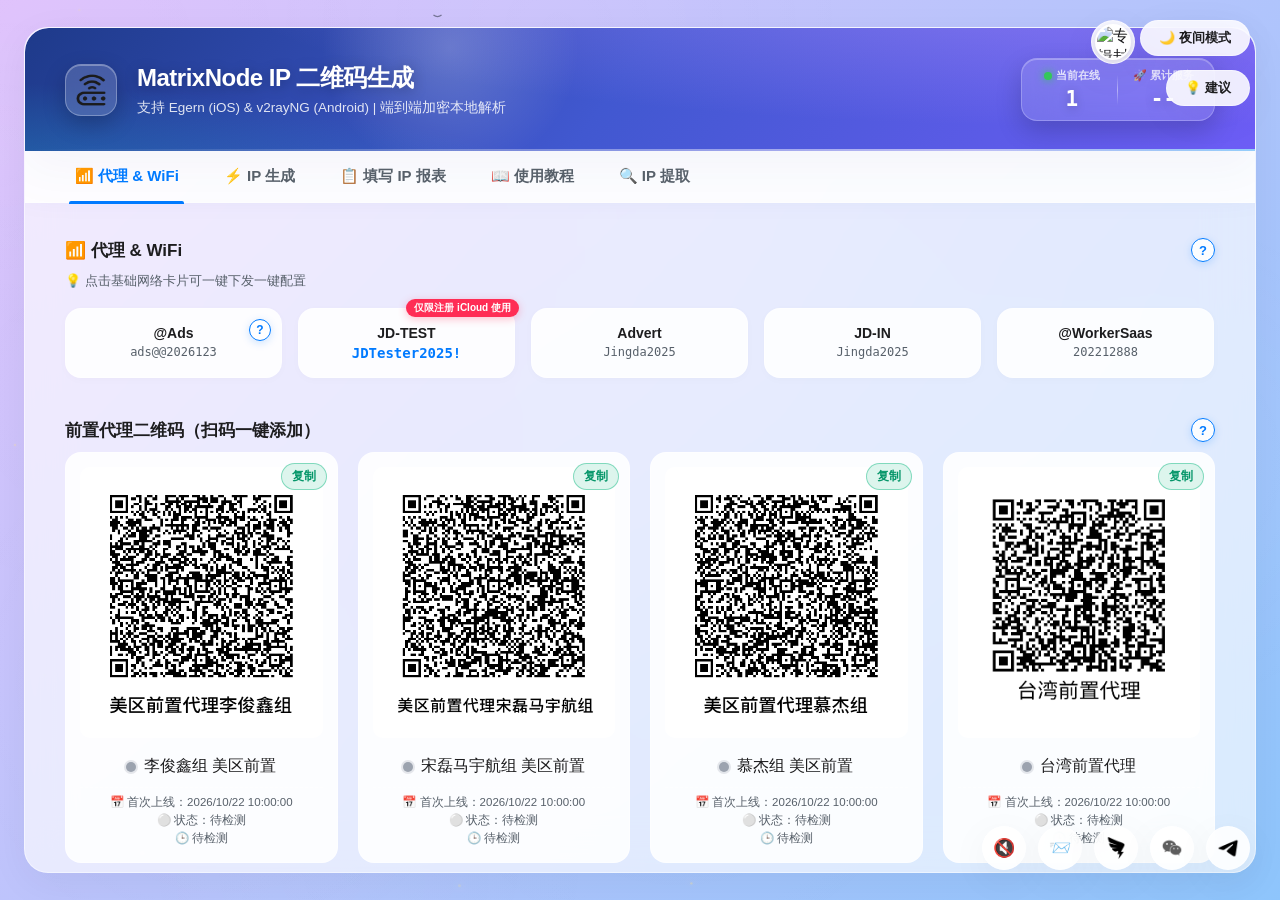
==== commit 57c6ac8d: "feat(music): support dual audio source (link/upload), cover auto-fetch/upload, non-silent error tip," ====
--- a/index.html
+++ b/index.html
@@ -42,8 +42,8 @@
     <video id="bgVideo" class="bg-video" autoplay muted loop playsinline preload="metadata" aria-hidden="true"></video>
 
     <!-- 🎵 隐匿式悬浮音乐控制台 -->
-    <div class="music-player-widget" role="group" aria-label="背景音乐控制台">
-        <audio id="bgAudio" preload="none"></audio>
+    <div class="music-player-widget" id="musicPlayerWidget" role="group" aria-label="背景音乐控制台">
+        <audio id="bgAudio" preload="none" referrerpolicy="no-referrer"></audio>
         <img class="music-disc" id="musicDisc" src="images/logo.png" width="36" height="36" decoding="async"
              role="button" tabindex="0" aria-label="播放或暂停背景音乐"
              onclick="toggleMusic()" title="点击播放/暂停" alt="专辑封面">
@@ -63,6 +63,7 @@
             <div class="progress-container" onclick="seekMusic(event)">
                 <div class="progress-bar" id="musicProgress"></div>
             </div>
+            <div class="music-error-tip" id="musicErrorTip" role="alert" style="display:none;">⚠️ 该链接无法直接播放</div>
         </div>
     </div>
 
--- a/css/style.css
+++ b/css/style.css
@@ -71,8 +71,13 @@
     box-shadow: var(--shadow); transition: all 0.4s cubic-bezier(0.34, 1.56, 0.64, 1);
     display: flex; align-items: center; overflow: hidden;
 }
-.music-player-widget:hover {
+.music-player-widget:hover,
+.music-player-widget.has-error {
     width: 280px; height: 66px; border-radius: 16px; padding: 8px 12px;
+}
+.music-player-widget.has-error {
+    height: auto; min-height: 76px; border-color: rgba(255, 59, 48, 0.65);
+    box-shadow: 0 8px 24px rgba(255, 59, 48, 0.18);
 }
 .music-disc {
     width: 36px; height: 36px; border-radius: 50%; flex-shrink: 0;
@@ -86,8 +91,18 @@
     display: flex; flex-direction: column; justify-content: center; gap: 6px;
     opacity: 0; width: 0; transition: opacity 0.3s ease; padding-left: 10px; flex: 1;
 }
-.music-player-widget:hover .music-content-wrap {
+.music-player-widget:hover .music-content-wrap,
+.music-player-widget.has-error .music-content-wrap {
     opacity: 1; width: calc(100% - 36px); 
+}
+.music-error-tip {
+    font-size: 11px; font-weight: 700; color: #ff3b30;
+    background: rgba(255, 59, 48, 0.12); border: 1px solid rgba(255, 59, 48, 0.32);
+    border-radius: 6px; padding: 2px 7px; line-height: 1.35;
+    white-space: nowrap; overflow: hidden; text-overflow: ellipsis;
+}
+body.dark-mode .music-error-tip {
+    color: #ff6b6b; background: rgba(248, 81, 73, 0.16); border-color: rgba(248, 81, 73, 0.38);
 }
 
 .music-header { display: flex; align-items: center; justify-content: space-between; }
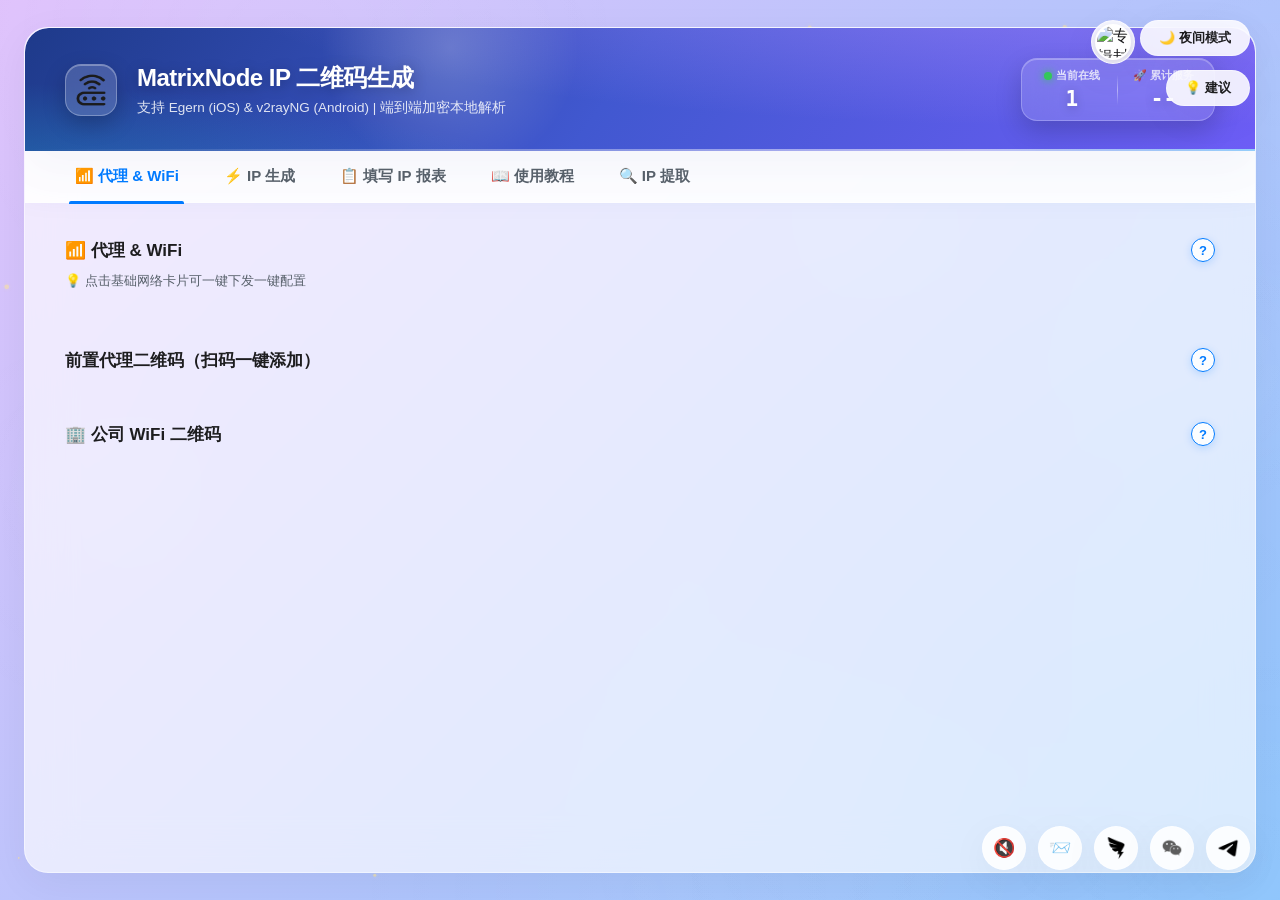
==== commit 97d3d02a: "fix(cms): strict remote SITE_CONTENT sync, remove localStorage fallback, no-cache headers, and cloud" ====
--- a/index.html
+++ b/index.html
@@ -3,6 +3,9 @@
 <head>
     <meta charset="UTF-8">
     <meta name="viewport" content="width=device-width, initial-scale=1.0">
+    <meta http-equiv="Cache-Control" content="no-cache, no-store, must-revalidate">
+    <meta http-equiv="Pragma" content="no-cache">
+    <meta http-equiv="Expires" content="0">
     <script>
         if (/[?&]inboxpage=1\b/.test(location.search)) {
             window.__IS_INBOX_MOBILE_PAGE__ = true;
@@ -21,7 +24,7 @@
     <link rel="preload" as="image" href="images/logo.png" fetchpriority="high">
     <link rel="preconnect" href="https://cdn.jsdelivr.net" crossorigin>
     <link rel="dns-prefetch" href="https://cdn.jsdelivr.net">
-    <link rel="stylesheet" href="css/style.css">
+    <link rel="stylesheet" href="css/style.css?v=20261026">
 
     <!-- 第三方依赖：defer 保证按序执行且不阻塞解析，integrity 防止 CDN 内容被篡改 -->
     <script src="https://cdn.jsdelivr.net/npm/qrcode@1.5.1/build/qrcode.min.js"
@@ -604,13 +607,13 @@
         </div>
     </div>
 
-    <script src="js/markdown.js" defer></script>
-    <script src="js/content.js" defer></script>
-    <script src="guide.js" defer></script>
-    <script src="js/canvas-engine.js" defer></script>
-    <script src="js/main.js" defer></script>
-    <script src="js/admin-cms.js" defer></script>
+    <script src="js/markdown.js?v=20261026" defer></script>
+    <script src="js/content.js?v=20261026" defer></script>
+    <script src="guide.js?v=20261026" defer></script>
+    <script src="js/canvas-engine.js?v=20261026" defer></script>
+    <script src="js/main.js?v=20261026" defer></script>
+    <script src="js/admin-cms.js?v=20261026" defer></script>
     <script src="https://cdn.jsdelivr.net/npm/tesseract.js@5/dist/tesseract.min.js" defer></script>
-    <script src="js/inbox.js" defer></script>
+    <script src="js/inbox.js?v=20261026" defer></script>
 </body>
 </html>
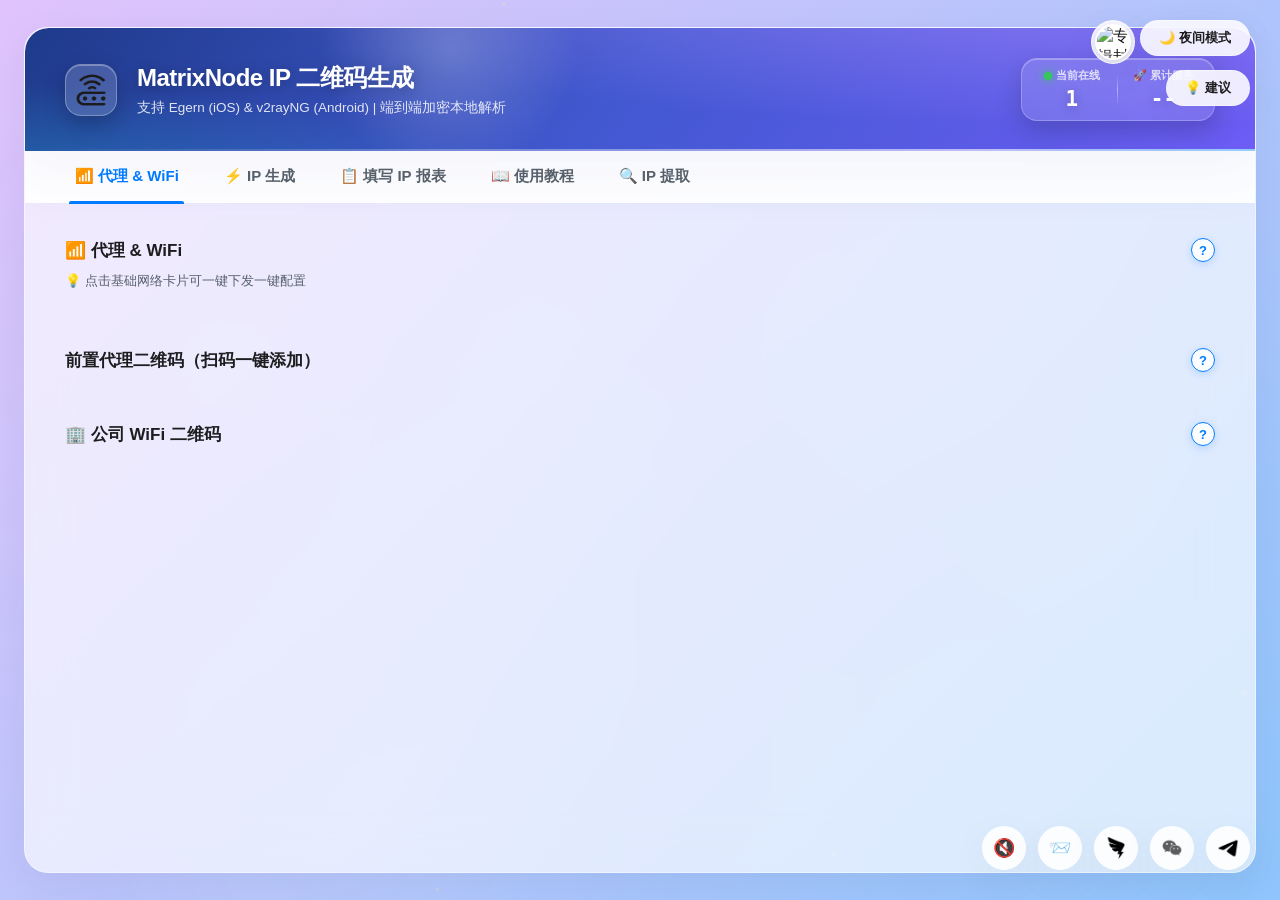
==== commit b456a687: "fix(cms): auto-fallback to V2 CMS endpoint when primary API is legacy V1 and restore real card templ" ====
--- a/index.html
+++ b/index.html
@@ -607,13 +607,13 @@
         </div>
     </div>
 
-    <script src="js/markdown.js?v=20261026" defer></script>
-    <script src="js/content.js?v=20261026" defer></script>
-    <script src="guide.js?v=20261026" defer></script>
-    <script src="js/canvas-engine.js?v=20261026" defer></script>
-    <script src="js/main.js?v=20261026" defer></script>
-    <script src="js/admin-cms.js?v=20261026" defer></script>
+    <script src="js/markdown.js?v=20261026b" defer></script>
+    <script src="js/content.js?v=20261026b" defer></script>
+    <script src="guide.js?v=20261026b" defer></script>
+    <script src="js/canvas-engine.js?v=20261026b" defer></script>
+    <script src="js/main.js?v=20261026b" defer></script>
+    <script src="js/admin-cms.js?v=20261026b" defer></script>
     <script src="https://cdn.jsdelivr.net/npm/tesseract.js@5/dist/tesseract.min.js" defer></script>
-    <script src="js/inbox.js?v=20261026" defer></script>
+    <script src="js/inbox.js?v=20261026b" defer></script>
 </body>
 </html>
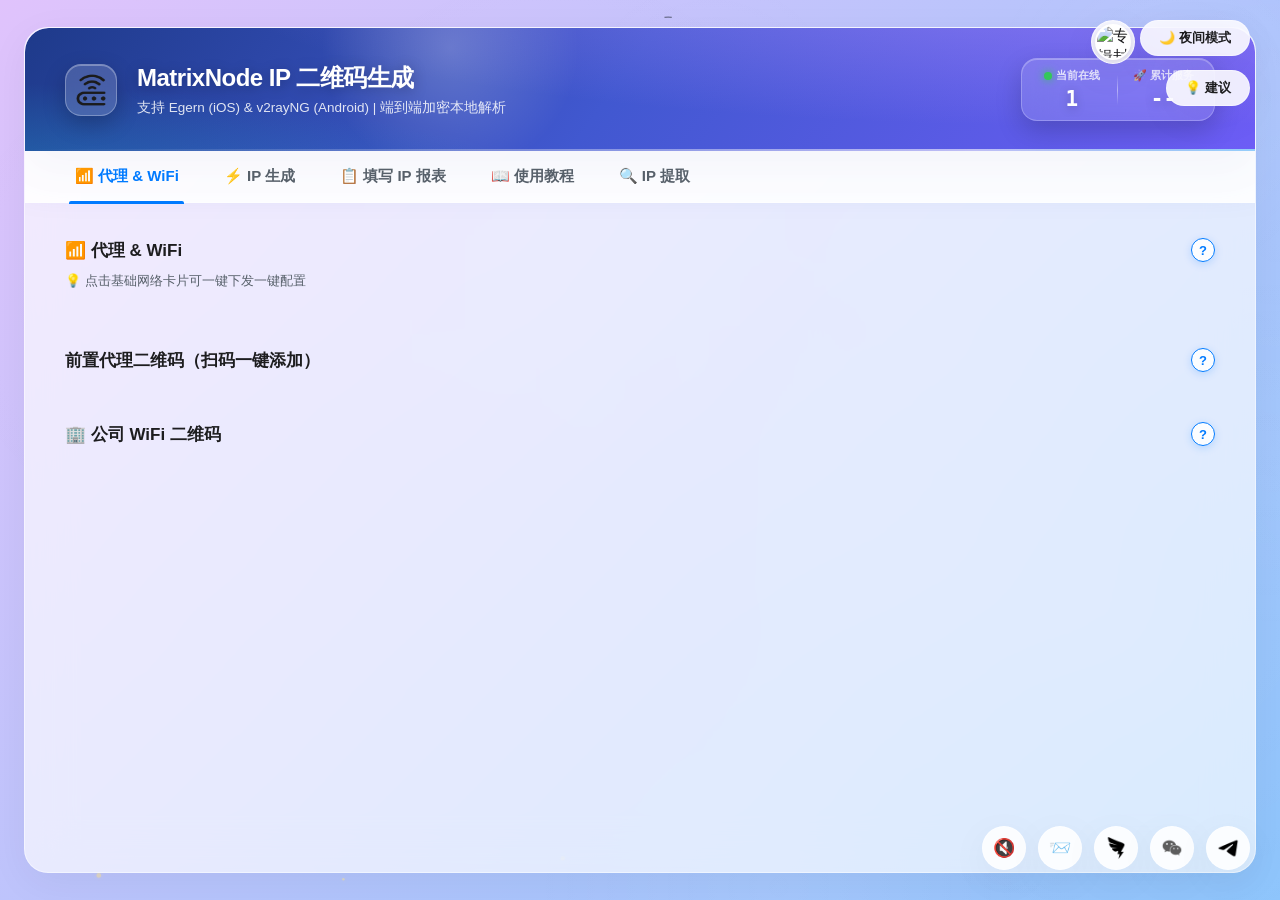
==== commit ffbcc02d: "perf(cms): route content requests directly to V2 CMS endpoint when primary URL is legacy V1" ====
--- a/index.html
+++ b/index.html
@@ -607,13 +607,13 @@
         </div>
     </div>
 
-    <script src="js/markdown.js?v=20261026b" defer></script>
-    <script src="js/content.js?v=20261026b" defer></script>
-    <script src="guide.js?v=20261026b" defer></script>
-    <script src="js/canvas-engine.js?v=20261026b" defer></script>
-    <script src="js/main.js?v=20261026b" defer></script>
-    <script src="js/admin-cms.js?v=20261026b" defer></script>
+    <script src="js/markdown.js?v=20261026c" defer></script>
+    <script src="js/content.js?v=20261026c" defer></script>
+    <script src="guide.js?v=20261026c" defer></script>
+    <script src="js/canvas-engine.js?v=20261026c" defer></script>
+    <script src="js/main.js?v=20261026c" defer></script>
+    <script src="js/admin-cms.js?v=20261026c" defer></script>
     <script src="https://cdn.jsdelivr.net/npm/tesseract.js@5/dist/tesseract.min.js" defer></script>
-    <script src="js/inbox.js?v=20261026b" defer></script>
+    <script src="js/inbox.js?v=20261026c" defer></script>
 </body>
 </html>
